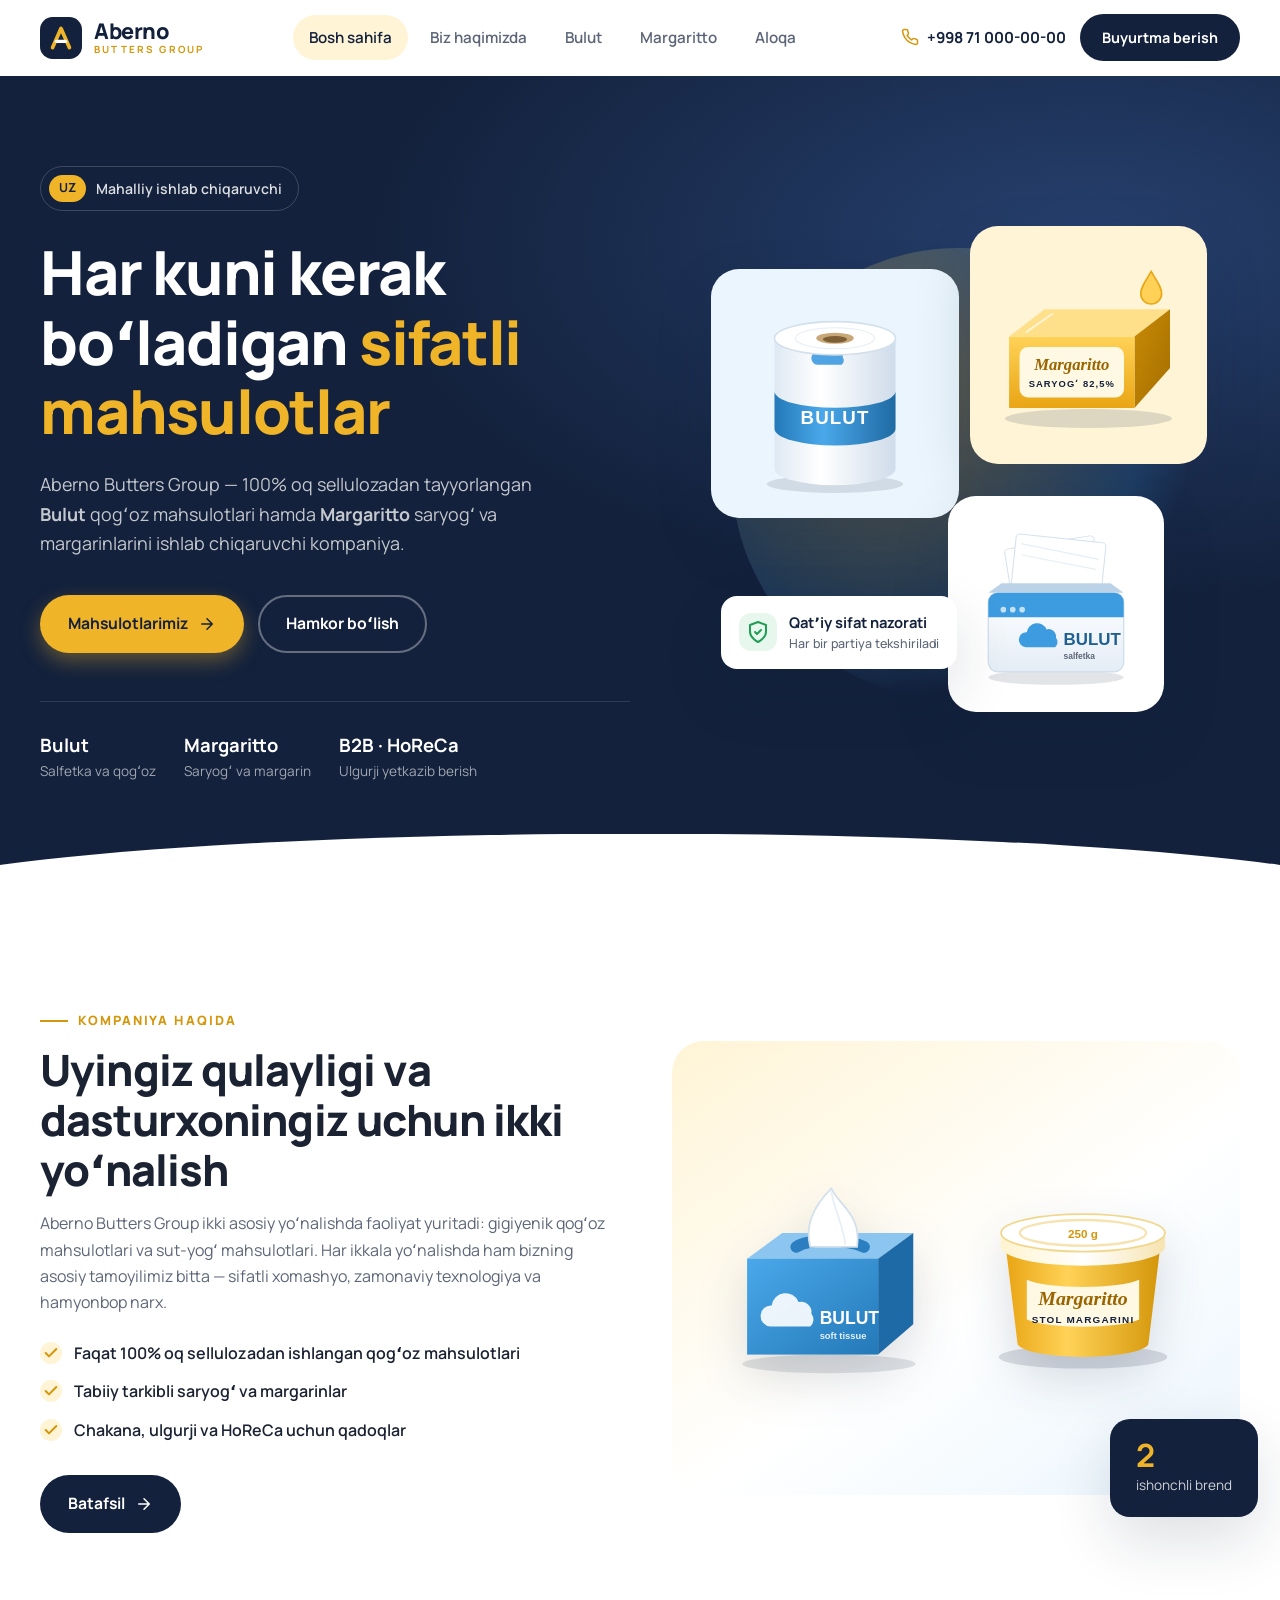
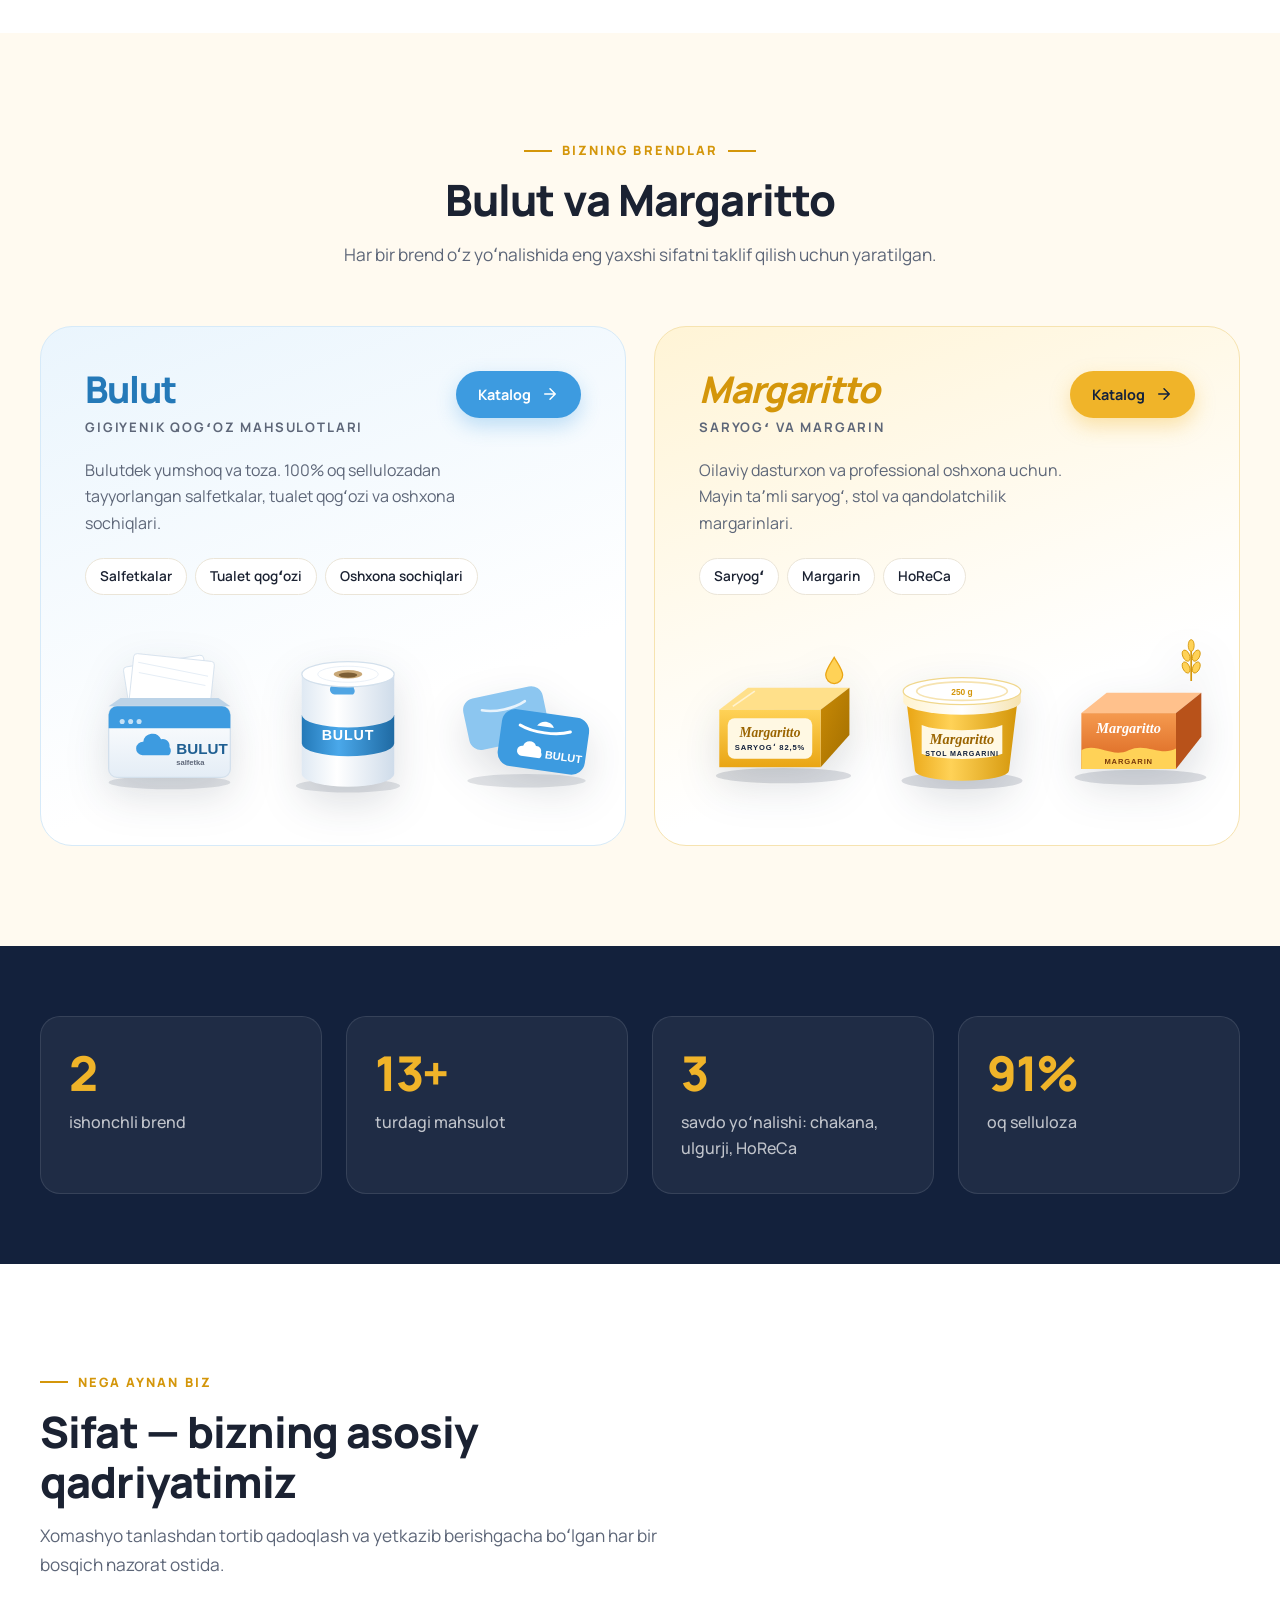
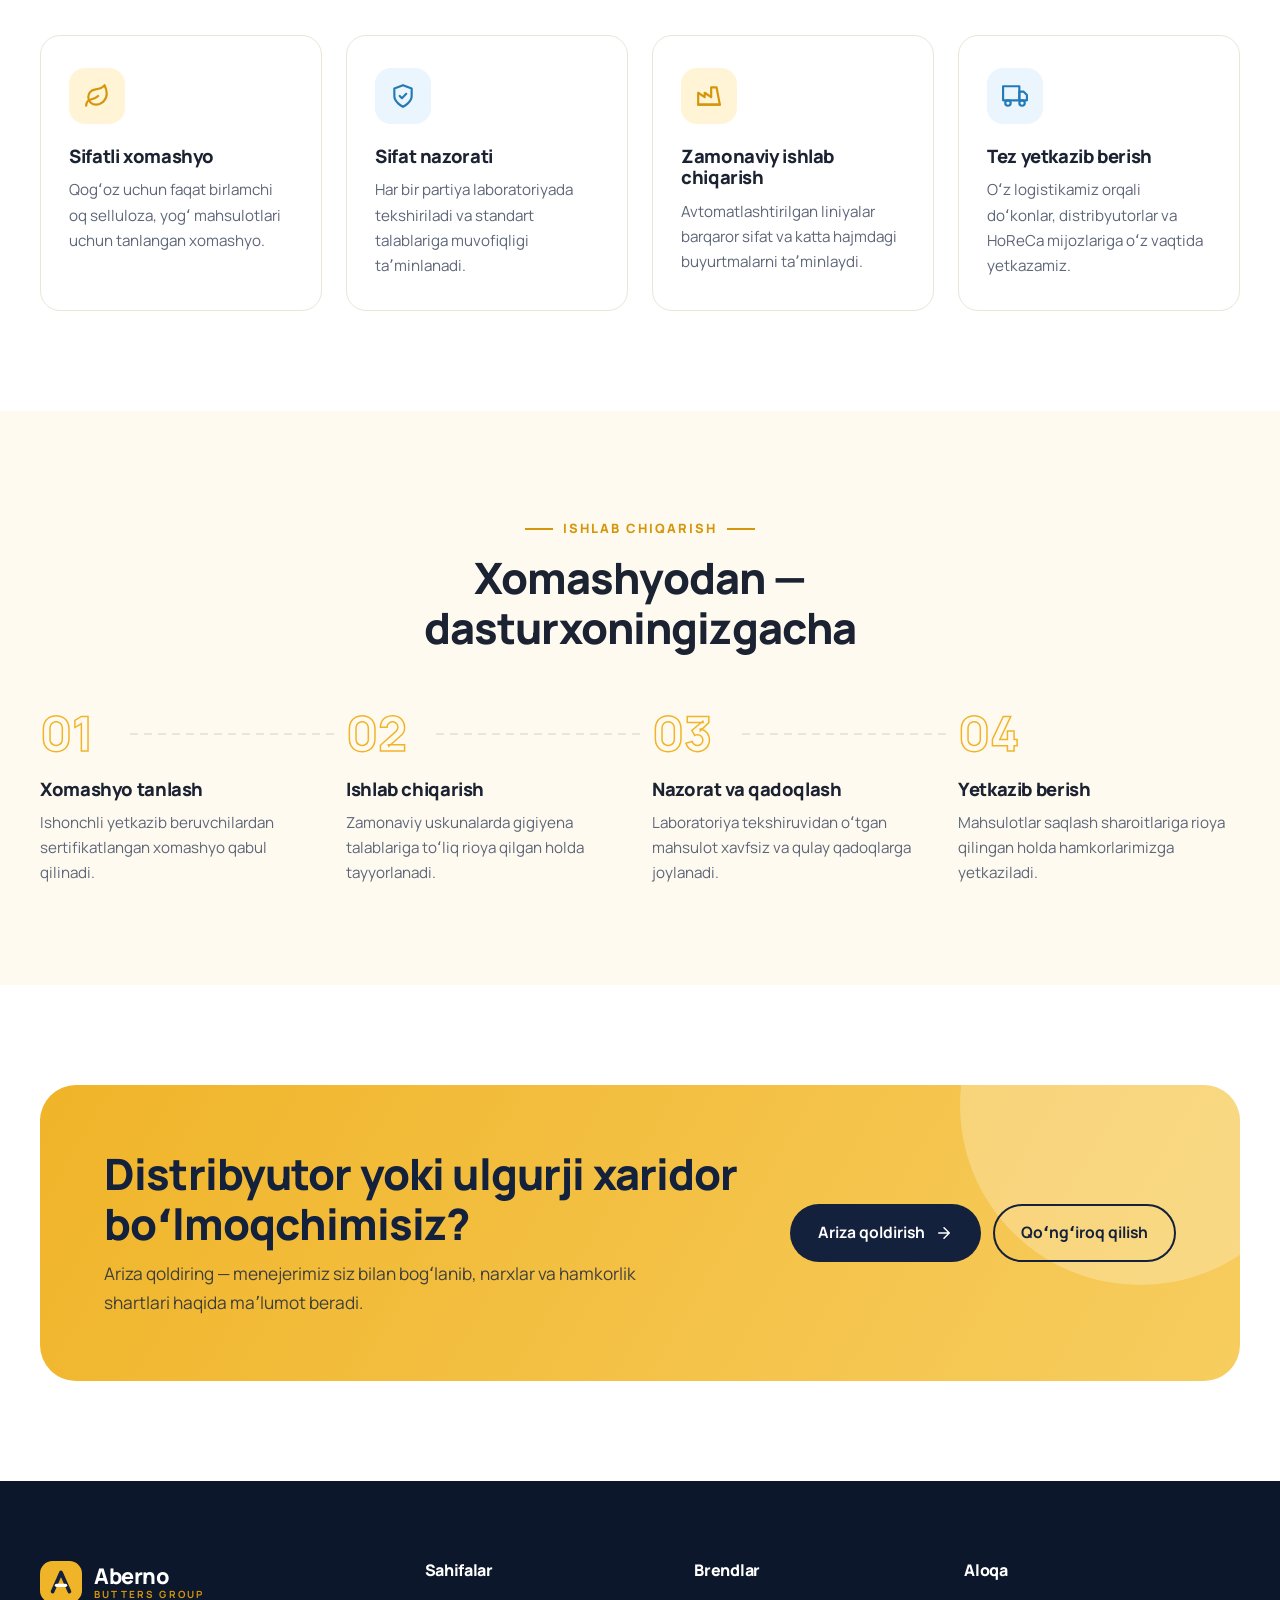
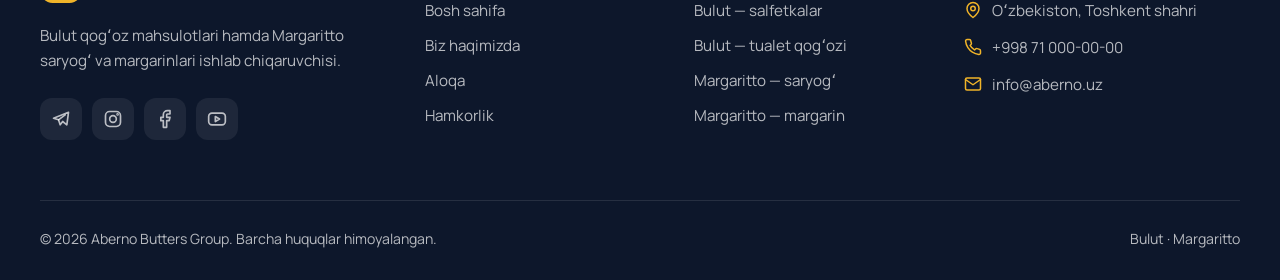
==== index.html @ fc9e83f0 "Aberno Butters Group sayti: 5 sahifa, Bulut va Margaritto kataloglari" ====
<!DOCTYPE html>
<html lang="uz">
<head>
  <meta charset="UTF-8">
  <meta name="viewport" content="width=device-width, initial-scale=1.0">
  <title>Aberno Butters Group — Bulut va Margaritto ishlab chiqaruvchisi</title>
  <meta name="description" content="Aberno Butters Group — Bulut brendi ostida oq sellulozali qogʻoz salfetka va gigiyenik mahsulotlar, Margaritto brendi ostida saryogʻ va margarin ishlab chiqaruvchi kompaniya.">
  <link rel="icon" href="img/favicon.svg" type="image/svg+xml">
  <link rel="preconnect" href="https://fonts.googleapis.com">
  <link rel="preconnect" href="https://fonts.gstatic.com" crossorigin>
  <link href="https://fonts.googleapis.com/css2?family=Manrope:wght@400;500;600;700;800&display=swap" rel="stylesheet">
  <link rel="stylesheet" href="css/style.css">
</head>
<body>

  <!-- ============ HEADER ============ -->
  <header class="site-header">
    <div class="container">
      <a href="index.html" class="logo" aria-label="Aberno Butters Group — bosh sahifa">
        <svg viewBox="0 0 40 40" aria-hidden="true"><rect width="40" height="40" rx="12" fill="#13213c"/><path d="M12 29 20 11l8 18" stroke="#f0b429" stroke-width="3.6" fill="none" stroke-linecap="round" stroke-linejoin="round"/><path d="M15.6 23.2h8.8" stroke="#fff" stroke-width="3" stroke-linecap="round"/></svg>
        <span class="logo__text"><span class="logo__name">Aberno</span><span class="logo__sub">BUTTERS GROUP</span></span>
      </a>
      <nav class="nav" aria-label="Asosiy menyu">
        <a href="index.html" class="nav__link is-active" aria-current="page">Bosh sahifa</a>
        <a href="about.html" class="nav__link">Biz haqimizda</a>
        <a href="bulut.html" class="nav__link">Bulut</a>
        <a href="margaritto.html" class="nav__link">Margaritto</a>
        <a href="contact.html" class="nav__link">Aloqa</a>
        <a href="contact.html#form" class="btn btn--gold btn--sm nav__cta">Hamkor boʻlish</a>
      </nav>
      <div class="header-actions">
        <a href="tel:+998710000000" class="header-phone">
          <svg class="icon" viewBox="0 0 24 24"><path d="M22 16.92v3a2 2 0 0 1-2.18 2 19.79 19.79 0 0 1-8.63-3.07 19.5 19.5 0 0 1-6-6A19.79 19.79 0 0 1 2.12 4.18 2 2 0 0 1 4.11 2h3a2 2 0 0 1 2 1.72c.13.96.36 1.9.7 2.81a2 2 0 0 1-.45 2.11L8.09 9.91a16 16 0 0 0 6 6l1.27-1.27a2 2 0 0 1 2.11-.45c.91.34 1.85.57 2.81.7A2 2 0 0 1 22 16.92z"/></svg>
          +998 71 000-00-00
        </a>
        <a href="contact.html#form" class="btn btn--navy btn--sm">Buyurtma berish</a>
        <button class="burger" type="button" aria-label="Menyuni ochish" aria-expanded="false"><span></span><span></span><span></span></button>
      </div>
    </div>
  </header>

  <main>
    <!-- ============ HERO ============ -->
    <section class="hero">
      <div class="container">
        <div class="hero__text">
          <div class="hero__badge"><b>UZ</b> Mahalliy ishlab chiqaruvchi</div>
          <h1>Har kuni kerak boʻladigan <span>sifatli mahsulotlar</span></h1>
          <p class="hero__lead">Aberno Butters Group — 100% oq sellulozadan tayyorlangan <strong>Bulut</strong> qogʻoz mahsulotlari hamda <strong>Margaritto</strong> saryogʻ va margarinlarini ishlab chiqaruvchi kompaniya.</p>
          <div class="hero__actions">
            <a href="#brands" class="btn btn--gold">Mahsulotlarimiz
              <svg class="icon" viewBox="0 0 24 24"><path d="M5 12h14M12 5l7 7-7 7"/></svg>
            </a>
            <a href="contact.html#form" class="btn btn--ghost">Hamkor boʻlish</a>
          </div>
          <div class="hero__brands">
            <div><strong>Bulut</strong>Salfetka va qogʻoz</div>
            <div><strong>Margaritto</strong>Saryogʻ va margarin</div>
            <div><strong>B2B · HoReCa</strong>Ulgurji yetkazib berish</div>
          </div>
        </div>
        <div class="hero__visual" aria-hidden="true">
          <div class="hero__circle"></div>
          <div class="hero__item hero__item--1"><img src="img/roll.svg" alt=""></div>
          <div class="hero__item hero__item--2"><img src="img/butter.svg" alt=""></div>
          <div class="hero__item hero__item--3"><img src="img/napkin.svg" alt=""></div>
          <div class="hero__tag">
            <i><svg class="icon" viewBox="0 0 24 24"><path d="M12 22s8-4 8-10V5l-8-3-8 3v7c0 6 8 10 8 10z"/><path d="m9 12 2 2 4-4"/></svg></i>
            <span>Qatʼiy sifat nazorati<small>Har bir partiya tekshiriladi</small></span>
          </div>
        </div>
      </div>
    </section>

    <!-- ============ KOMPANIYA HAQIDA ============ -->
    <section class="section">
      <div class="container split">
        <div class="split__text reveal">
          <span class="eyebrow">Kompaniya haqida</span>
          <h2>Uyingiz qulayligi va dasturxoningiz uchun ikki yoʻnalish</h2>
          <p>Aberno Butters Group ikki asosiy yoʻnalishda faoliyat yuritadi: gigiyenik qogʻoz mahsulotlari va sut-yogʻ mahsulotlari. Har ikkala yoʻnalishda ham bizning asosiy tamoyilimiz bitta — sifatli xomashyo, zamonaviy texnologiya va hamyonbop narx.</p>
          <ul class="checklist">
            <li><svg class="icon" viewBox="0 0 24 24"><path d="M20 6 9 17l-5-5"/></svg>Faqat 100% oq sellulozadan ishlangan qogʻoz mahsulotlari</li>
            <li><svg class="icon" viewBox="0 0 24 24"><path d="M20 6 9 17l-5-5"/></svg>Tabiiy tarkibli saryogʻ va margarinlar</li>
            <li><svg class="icon" viewBox="0 0 24 24"><path d="M20 6 9 17l-5-5"/></svg>Chakana, ulgurji va HoReCa uchun qadoqlar</li>
          </ul>
          <a href="about.html" class="btn btn--navy">Batafsil
            <svg class="icon" viewBox="0 0 24 24"><path d="M5 12h14M12 5l7 7-7 7"/></svg>
          </a>
        </div>
        <div class="split__visual reveal reveal-delay-1">
          <div class="visual-card">
            <img src="img/tissue-box.svg" alt="Bulut yuz salfetkalari">
            <img src="img/tub.svg" alt="Margaritto stol margarini">
            <div class="visual-card__stat"><strong>2</strong><span>ishonchli brend</span></div>
          </div>
        </div>
      </div>
    </section>

    <!-- ============ BRENDLAR ============ -->
    <section class="section section--cream" id="brands">
      <div class="container">
        <div class="section-head section-head--center reveal">
          <span class="eyebrow">Bizning brendlar</span>
          <h2>Bulut va Margaritto</h2>
          <p>Har bir brend oʻz yoʻnalishida eng yaxshi sifatni taklif qilish uchun yaratilgan.</p>
        </div>
        <div class="brand-grid">
          <article class="brand-card brand-card--bulut reveal">
            <div class="brand-card__logo">Bulut</div>
            <div class="brand-card__cat">Gigiyenik qogʻoz mahsulotlari</div>
            <p>Bulutdek yumshoq va toza. 100% oq sellulozadan tayyorlangan salfetkalar, tualet qogʻozi va oshxona sochiqlari.</p>
            <div class="brand-card__tags"><span>Salfetkalar</span><span>Tualet qogʻozi</span><span>Oshxona sochiqlari</span></div>
            <div class="brand-card__imgs">
              <img src="img/napkin.svg" alt="Bulut salfetkasi">
              <img src="img/roll.svg" alt="Bulut tualet qogʻozi">
              <img src="img/pocket.svg" alt="Bulut choʻntak roʻmolchasi">
            </div>
            <a href="bulut.html" class="btn btn--sky btn--sm">Katalog
              <svg class="icon" viewBox="0 0 24 24"><path d="M5 12h14M12 5l7 7-7 7"/></svg>
            </a>
          </article>
          <article class="brand-card brand-card--margaritto reveal reveal-delay-1">
            <div class="brand-card__logo">Margaritto</div>
            <div class="brand-card__cat">Saryogʻ va margarin</div>
            <p>Oilaviy dasturxon va professional oshxona uchun. Mayin taʼmli saryogʻ, stol va qandolatchilik margarinlari.</p>
            <div class="brand-card__tags"><span>Saryogʻ</span><span>Margarin</span><span>HoReCa</span></div>
            <div class="brand-card__imgs">
              <img src="img/butter.svg" alt="Margaritto saryogʻi">
              <img src="img/tub.svg" alt="Margaritto stol margarini">
              <img src="img/margarine.svg" alt="Margaritto margarini">
            </div>
            <a href="margaritto.html" class="btn btn--gold btn--sm">Katalog
              <svg class="icon" viewBox="0 0 24 24"><path d="M5 12h14M12 5l7 7-7 7"/></svg>
            </a>
          </article>
        </div>
      </div>
    </section>

    <!-- ============ RAQAMLAR ============ -->
    <section class="section section--navy section--tight">
      <div class="container">
        <div class="stats">
          <div class="stat reveal"><strong data-count="2">0</strong><span>ishonchli brend</span></div>
          <div class="stat reveal reveal-delay-1"><strong data-count="14" data-suffix="+">0</strong><span>turdagi mahsulot</span></div>
          <div class="stat reveal reveal-delay-2"><strong data-count="3">0</strong><span>savdo yoʻnalishi: chakana, ulgurji, HoReCa</span></div>
          <div class="stat reveal reveal-delay-3"><strong data-count="100" data-suffix="%">0</strong><span>oq selluloza</span></div>
        </div>
      </div>
    </section>

    <!-- ============ AFZALLIKLAR ============ -->
    <section class="section">
      <div class="container">
        <div class="section-head reveal">
          <span class="eyebrow">Nega aynan biz</span>
          <h2>Sifat — bizning asosiy qadriyatimiz</h2>
          <p>Xomashyo tanlashdan tortib qadoqlash va yetkazib berishgacha boʻlgan har bir bosqich nazorat ostida.</p>
        </div>
        <div class="features">
          <div class="feature reveal">
            <div class="feature__icon"><svg class="icon" viewBox="0 0 24 24"><path d="M11 20A7 7 0 0 1 9.8 6.1C15.5 5 17 4.48 19 2c1 2 2 4.18 2 8 0 5.5-4.78 10-10 10Z"/><path d="M2 21c0-3 1.85-5.36 5.08-6C9.5 14.52 12 13 13 12"/></svg></div>
            <h3>Sifatli xomashyo</h3>
            <p>Qogʻoz uchun faqat birlamchi oq selluloza, yogʻ mahsulotlari uchun tanlangan xomashyo.</p>
          </div>
          <div class="feature reveal reveal-delay-1">
            <div class="feature__icon"><svg class="icon" viewBox="0 0 24 24"><path d="M12 22s8-4 8-10V5l-8-3-8 3v7c0 6 8 10 8 10z"/><path d="m9 12 2 2 4-4"/></svg></div>
            <h3>Sifat nazorati</h3>
            <p>Har bir partiya laboratoriyada tekshiriladi va standart talablariga muvofiqligi taʼminlanadi.</p>
          </div>
          <div class="feature reveal reveal-delay-2">
            <div class="feature__icon"><svg class="icon" viewBox="0 0 24 24"><path d="M2 20V9l6 4V9l6 4V4h5l3 16z"/><path d="M2 20h20"/></svg></div>
            <h3>Zamonaviy ishlab chiqarish</h3>
            <p>Avtomatlashtirilgan liniyalar barqaror sifat va katta hajmdagi buyurtmalarni taʼminlaydi.</p>
          </div>
          <div class="feature reveal reveal-delay-3">
            <div class="feature__icon"><svg class="icon" viewBox="0 0 24 24"><path d="M1 3h15v13H1z"/><path d="M16 8h4l3 3v5h-7z"/><circle cx="5.5" cy="18.5" r="2.5"/><circle cx="18.5" cy="18.5" r="2.5"/></svg></div>
            <h3>Tez yetkazib berish</h3>
            <p>Oʻz logistikamiz orqali doʻkonlar, distribyutorlar va HoReCa mijozlariga oʻz vaqtida yetkazamiz.</p>
          </div>
        </div>
      </div>
    </section>

    <!-- ============ JARAYON ============ -->
    <section class="section section--cream">
      <div class="container">
        <div class="section-head section-head--center reveal">
          <span class="eyebrow">Ishlab chiqarish</span>
          <h2>Xomashyodan — dasturxoningizgacha</h2>
        </div>
        <div class="steps">
          <div class="step reveal">
            <h3>Xomashyo tanlash</h3>
            <p>Ishonchli yetkazib beruvchilardan sertifikatlangan xomashyo qabul qilinadi.</p>
          </div>
          <div class="step reveal reveal-delay-1">
            <h3>Ishlab chiqarish</h3>
            <p>Zamonaviy uskunalarda gigiyena talablariga toʻliq rioya qilgan holda tayyorlanadi.</p>
          </div>
          <div class="step reveal reveal-delay-2">
            <h3>Nazorat va qadoqlash</h3>
            <p>Laboratoriya tekshiruvidan oʻtgan mahsulot xavfsiz va qulay qadoqlarga joylanadi.</p>
          </div>
          <div class="step reveal reveal-delay-3">
            <h3>Yetkazib berish</h3>
            <p>Mahsulotlar saqlash sharoitlariga rioya qilingan holda hamkorlarimizga yetkaziladi.</p>
          </div>
        </div>
      </div>
    </section>

    <!-- ============ CTA ============ -->
    <section class="section">
      <div class="container">
        <div class="cta reveal">
          <div>
            <h2>Distribyutor yoki ulgurji xaridor boʻlmoqchimisiz?</h2>
            <p>Ariza qoldiring — menejerimiz siz bilan bogʻlanib, narxlar va hamkorlik shartlari haqida maʼlumot beradi.</p>
          </div>
          <div class="cta__actions">
            <a href="contact.html#form" class="btn btn--navy">Ariza qoldirish
              <svg class="icon" viewBox="0 0 24 24"><path d="M5 12h14M12 5l7 7-7 7"/></svg>
            </a>
            <a href="tel:+998710000000" class="btn btn--outline">Qoʻngʻiroq qilish</a>
          </div>
        </div>
      </div>
    </section>
  </main>

  <!-- ============ FOOTER ============ -->
  <footer class="site-footer">
    <div class="container">
      <div class="footer-grid">
        <div>
          <a href="index.html" class="logo">
            <svg viewBox="0 0 40 40" aria-hidden="true"><rect width="40" height="40" rx="12" fill="#f0b429"/><path d="M12 29 20 11l8 18" stroke="#13213c" stroke-width="3.6" fill="none" stroke-linecap="round" stroke-linejoin="round"/><path d="M15.6 23.2h8.8" stroke="#fff" stroke-width="3" stroke-linecap="round"/></svg>
            <span class="logo__text"><span class="logo__name">Aberno</span><span class="logo__sub">BUTTERS GROUP</span></span>
          </a>
          <p class="footer-about">Bulut qogʻoz mahsulotlari hamda Margaritto saryogʻ va margarinlari ishlab chiqaruvchisi.</p>
          <div class="socials">
            <a href="#" aria-label="Telegram"><svg class="icon" viewBox="0 0 24 24"><path d="M21 4 3 11l6 2 2 6 3-4 5 4z"/><path d="m9 13 8-6"/></svg></a>
            <a href="#" aria-label="Instagram"><svg class="icon" viewBox="0 0 24 24"><rect x="3" y="3" width="18" height="18" rx="5"/><circle cx="12" cy="12" r="4"/><circle cx="17.5" cy="6.5" r=".6"/></svg></a>
            <a href="#" aria-label="Facebook"><svg class="icon" viewBox="0 0 24 24"><path d="M18 2h-3a5 5 0 0 0-5 5v3H7v4h3v8h4v-8h3l1-4h-4V7a1 1 0 0 1 1-1h3z"/></svg></a>
            <a href="#" aria-label="YouTube"><svg class="icon" viewBox="0 0 24 24"><rect x="2" y="5" width="20" height="14" rx="4"/><path d="m10 9 5 3-5 3z"/></svg></a>
          </div>
        </div>
        <div>
          <h4>Sahifalar</h4>
          <ul class="footer-links">
            <li><a href="index.html">Bosh sahifa</a></li>
            <li><a href="about.html">Biz haqimizda</a></li>
            <li><a href="contact.html">Aloqa</a></li>
            <li><a href="contact.html#form">Hamkorlik</a></li>
          </ul>
        </div>
        <div>
          <h4>Brendlar</h4>
          <ul class="footer-links">
            <li><a href="bulut.html">Bulut — salfetkalar</a></li>
            <li><a href="bulut.html">Bulut — tualet qogʻozi</a></li>
            <li><a href="margaritto.html">Margaritto — saryogʻ</a></li>
            <li><a href="margaritto.html">Margaritto — margarin</a></li>
          </ul>
        </div>
        <div>
          <h4>Aloqa</h4>
          <ul class="footer-contact">
            <li><svg class="icon" viewBox="0 0 24 24"><path d="M20 10c0 6-8 12-8 12s-8-6-8-12a8 8 0 0 1 16 0Z"/><circle cx="12" cy="10" r="3"/></svg>Oʻzbekiston, Toshkent shahri</li>
            <li><svg class="icon" viewBox="0 0 24 24"><path d="M22 16.92v3a2 2 0 0 1-2.18 2 19.79 19.79 0 0 1-8.63-3.07 19.5 19.5 0 0 1-6-6A19.79 19.79 0 0 1 2.12 4.18 2 2 0 0 1 4.11 2h3a2 2 0 0 1 2 1.72c.13.96.36 1.9.7 2.81a2 2 0 0 1-.45 2.11L8.09 9.91a16 16 0 0 0 6 6l1.27-1.27a2 2 0 0 1 2.11-.45c.91.34 1.85.57 2.81.7A2 2 0 0 1 22 16.92z"/></svg><a href="tel:+998710000000">+998 71 000-00-00</a></li>
            <li><svg class="icon" viewBox="0 0 24 24"><rect x="2" y="4" width="20" height="16" rx="2"/><path d="m22 6-10 7L2 6"/></svg><a href="mailto:info@aberno.uz">info@aberno.uz</a></li>
          </ul>
        </div>
      </div>
      <div class="footer-bottom">
        <span>© <span data-year>2026</span> Aberno Butters Group. Barcha huquqlar himoyalangan.</span>
        <span>Bulut · Margaritto</span>
      </div>
    </div>
  </footer>

  <button class="to-top" type="button" aria-label="Tepaga qaytish">
    <svg class="icon" viewBox="0 0 24 24"><path d="M12 19V5M5 12l7-7 7 7"/></svg>
  </button>

  <script src="js/main.js"></script>
</body>
</html>
---- css/style.css ----
/* =========================================================
   Aberno Butters Group — asosiy stil fayli
   ========================================================= */

:root {
  --navy: #13213c;
  --navy-2: #1d3055;
  --gold: #f0b429;
  --gold-d: #d4960a;
  --butter: #fff4d6;
  --orange: #e8772e;
  --sky: #3d9be0;
  --sky-d: #2479b8;
  --sky-l: #eaf5fd;
  --cream: #fffaf0;
  --bg: #ffffff;
  --ink: #1b2232;
  --muted: #5d6678;
  --line: #ebe5d8;

  --radius: 20px;
  --radius-sm: 12px;
  --shadow: 0 12px 32px rgba(19, 33, 60, .08);
  --shadow-lg: 0 24px 60px rgba(19, 33, 60, .14);
  --max: 1200px;
  --header-h: 76px;
}

*,
*::before,
*::after { box-sizing: border-box; margin: 0; padding: 0; }

html { scroll-behavior: smooth; }

body {
  font-family: 'Manrope', system-ui, -apple-system, 'Segoe UI', sans-serif;
  color: var(--ink);
  background: var(--bg);
  line-height: 1.65;
  font-size: 16px;
  -webkit-font-smoothing: antialiased;
  overflow-x: hidden;
}

img, svg { max-width: 100%; display: block; }
a { color: inherit; text-decoration: none; }
ul { list-style: none; }
button, input, textarea, select { font: inherit; color: inherit; }

h1, h2, h3, h4 { line-height: 1.15; letter-spacing: -.02em; font-weight: 800; }
h1 { font-size: clamp(2.2rem, 5vw, 3.8rem); }
h2 { font-size: clamp(1.8rem, 3.5vw, 2.7rem); }
h3 { font-size: 1.3rem; }

.container { width: min(var(--max), 100% - 32px); margin-inline: auto; }

.icon {
  width: 24px; height: 24px;
  fill: none; stroke: currentColor; stroke-width: 2;
  stroke-linecap: round; stroke-linejoin: round;
  flex-shrink: 0;
}

/* ---------- Tugmalar ---------- */
.btn {
  display: inline-flex; align-items: center; gap: 10px;
  padding: 14px 26px;
  border-radius: 999px;
  font-weight: 700; font-size: .98rem;
  border: 2px solid transparent;
  cursor: pointer;
  transition: transform .2s, background .2s, color .2s, border-color .2s, box-shadow .2s;
  white-space: nowrap;
}
.btn .icon { width: 18px; height: 18px; transition: transform .2s; }
.btn:hover .icon { transform: translateX(4px); }
.btn:hover { transform: translateY(-2px); }

.btn--gold { background: var(--gold); color: var(--navy); box-shadow: 0 8px 20px rgba(240, 180, 41, .35); }
.btn--gold:hover { background: #f5c24a; }
.btn--navy { background: var(--navy); color: #fff; }
.btn--navy:hover { background: var(--navy-2); }
.btn--sky { background: var(--sky); color: #fff; box-shadow: 0 8px 20px rgba(61, 155, 224, .3); }
.btn--sky:hover { background: var(--sky-d); }
.btn--ghost { border-color: rgba(255, 255, 255, .35); color: #fff; }
.btn--ghost:hover { border-color: #fff; background: rgba(255, 255, 255, .08); }
.btn--outline { border-color: var(--navy); color: var(--navy); }
.btn--outline:hover { background: var(--navy); color: #fff; }
.btn--sm { padding: 10px 20px; font-size: .9rem; }

/* ---------- Header ---------- */
.site-header {
  position: sticky; top: 0; z-index: 100;
  height: var(--header-h);
  background: rgba(255, 255, 255, .92);
  backdrop-filter: saturate(180%) blur(12px);
  -webkit-backdrop-filter: saturate(180%) blur(12px);
  border-bottom: 1px solid transparent;
  transition: border-color .3s, box-shadow .3s;
}
.site-header.is-scrolled { border-color: var(--line); box-shadow: 0 4px 20px rgba(19, 33, 60, .06); }
.site-header .container { height: 100%; display: flex; align-items: center; justify-content: space-between; gap: 24px; }

.logo { display: flex; align-items: center; gap: 12px; }
.logo svg { width: 42px; height: 42px; }
.logo__text { display: flex; flex-direction: column; line-height: 1; }
.logo__name { font-weight: 800; font-size: 1.35rem; letter-spacing: -.02em; color: var(--navy); }
.logo__sub { font-size: .62rem; font-weight: 700; letter-spacing: .22em; color: var(--gold-d); margin-top: 4px; }

.nav { display: flex; align-items: center; gap: 6px; }
.nav__link {
  position: relative;
  padding: 10px 16px;
  font-weight: 600; font-size: .95rem;
  color: var(--muted);
  border-radius: 999px;
  transition: color .2s, background .2s;
}
.nav__link:hover { color: var(--navy); background: var(--cream); }
.nav__link.is-active { color: var(--navy); background: var(--butter); }
.nav__cta { display: none; }

.header-actions { display: flex; align-items: center; gap: 14px; }
.header-phone { display: flex; align-items: center; gap: 8px; font-weight: 700; font-size: .95rem; color: var(--navy); }
.header-phone .icon { width: 18px; height: 18px; color: var(--gold-d); }

.burger {
  display: none;
  width: 46px; height: 46px;
  border: 1px solid var(--line); border-radius: 12px;
  background: #fff; cursor: pointer;
  position: relative;
}
.burger span {
  position: absolute; left: 12px; right: 12px; height: 2px;
  background: var(--navy); border-radius: 2px;
  transition: transform .3s, opacity .3s, top .3s;
}
.burger span:nth-child(1) { top: 15px; }
.burger span:nth-child(2) { top: 22px; }
.burger span:nth-child(3) { top: 29px; }
.nav-open .burger span:nth-child(1) { top: 22px; transform: rotate(45deg); }
.nav-open .burger span:nth-child(2) { opacity: 0; }
.nav-open .burger span:nth-child(3) { top: 22px; transform: rotate(-45deg); }

/* ---------- Hero (bosh sahifa) ---------- */
.hero {
  position: relative;
  background: radial-gradient(1200px 600px at 85% 20%, #26406e 0%, transparent 60%), var(--navy);
  color: #fff;
  overflow: hidden;
  padding: 90px 0 120px;
}
.hero::after {
  content: "";
  position: absolute; left: 0; right: 0; bottom: -1px; height: 70px;
  background: var(--bg);
  clip-path: ellipse(60% 100% at 50% 100%);
}
.hero .container { position: relative; z-index: 1; display: grid; grid-template-columns: 1.05fr 1fr; gap: 48px; align-items: center; }
.hero__badge {
  display: inline-flex; align-items: center; gap: 10px;
  padding: 8px 16px 8px 8px;
  border: 1px solid rgba(255, 255, 255, .18);
  border-radius: 999px;
  font-size: .88rem; font-weight: 600; color: rgba(255, 255, 255, .85);
  margin-bottom: 26px;
}
.hero__badge b { background: var(--gold); color: var(--navy); border-radius: 999px; padding: 3px 10px; font-size: .78rem; }
.hero h1 span { color: var(--gold); }
.hero__lead { margin: 24px 0 36px; font-size: 1.12rem; color: rgba(255, 255, 255, .75); max-width: 540px; }
.hero__actions { display: flex; flex-wrap: wrap; gap: 14px; }
.hero__brands { display: flex; gap: 28px; margin-top: 48px; padding-top: 28px; border-top: 1px solid rgba(255, 255, 255, .12); }
.hero__brands div { font-size: .85rem; color: rgba(255, 255, 255, .6); }
.hero__brands strong { display: block; font-size: 1.15rem; color: #fff; }

.hero__visual { position: relative; aspect-ratio: 1 / 1; max-width: 540px; justify-self: center; width: 100%; }
.hero__circle {
  position: absolute; inset: 8%;
  border-radius: 50%;
  background: radial-gradient(circle at 35% 30%, rgba(240, 180, 41, .35), rgba(61, 155, 224, .18) 60%, transparent 72%);
}
.hero__item {
  position: absolute;
  background: #fff;
  border-radius: 28px;
  box-shadow: var(--shadow-lg);
  padding: 14px;
  animation: float 6s ease-in-out infinite;
}
.hero__item img { width: 100%; height: 100%; }
.hero__item--1 { width: 46%; left: 4%; top: 12%; background: var(--sky-l); }
.hero__item--2 { width: 44%; right: 4%; top: 4%; background: var(--butter); animation-delay: -2s; }
.hero__item--3 { width: 40%; right: 12%; bottom: 6%; background: #fff; animation-delay: -4s; }
.hero__tag {
  position: absolute; left: 6%; bottom: 14%;
  background: #fff; color: var(--navy);
  border-radius: 16px; padding: 14px 18px;
  box-shadow: var(--shadow-lg);
  display: flex; align-items: center; gap: 12px;
  font-weight: 700; font-size: .92rem;
  animation: float 7s ease-in-out infinite -1s;
}
.hero__tag i {
  width: 38px; height: 38px; border-radius: 12px;
  background: #e7f7ee; color: #1f9d55;
  display: grid; place-items: center;
}
.hero__tag small { display: block; font-weight: 500; color: var(--muted); font-size: .78rem; }

@keyframes float {
  0%, 100% { transform: translateY(0); }
  50% { transform: translateY(-14px); }
}

/* ---------- Ichki sahifa hero ---------- */
.page-hero {
  position: relative;
  padding: 80px 0 90px;
  background: var(--navy);
  color: #fff;
  overflow: hidden;
}
.page-hero::before {
  content: ""; position: absolute; width: 520px; height: 520px; right: -140px; top: -200px;
  border-radius: 50%;
  background: radial-gradient(circle, rgba(240, 180, 41, .28), transparent 70%);
}
.page-hero--bulut { background: linear-gradient(135deg, #1a5f98, #3d9be0); }
.page-hero--bulut::before { background: radial-gradient(circle, rgba(255, 255, 255, .25), transparent 70%); }
.page-hero--margaritto { background: linear-gradient(135deg, #b87400, #f0b429); color: var(--navy); }
.page-hero--margaritto::before { background: radial-gradient(circle, rgba(255, 255, 255, .35), transparent 70%); }
.page-hero .container { position: relative; }
.page-hero p { max-width: 640px; margin-top: 18px; font-size: 1.1rem; opacity: .82; }
.breadcrumb { display: flex; gap: 8px; font-size: .88rem; font-weight: 600; opacity: .75; margin-bottom: 18px; }
.breadcrumb a:hover { text-decoration: underline; }

.page-hero--split .container { display: grid; grid-template-columns: 1.2fr .8fr; gap: 40px; align-items: center; }
.page-hero__art { max-width: 320px; justify-self: center; filter: drop-shadow(0 30px 40px rgba(0, 0, 0, .2)); animation: float 6s ease-in-out infinite; }

/* ---------- Bo'limlar ---------- */
.section { padding: 100px 0; }
.section--cream { background: var(--cream); }
.section--navy { background: var(--navy); color: #fff; }
.section--tight { padding: 70px 0; }

.eyebrow {
  display: inline-flex; align-items: center; gap: 10px;
  font-size: .8rem; font-weight: 800; letter-spacing: .16em; text-transform: uppercase;
  color: var(--gold-d);
  margin-bottom: 14px;
}
.eyebrow::before { content: ""; width: 28px; height: 2px; background: currentColor; }
.section--navy .eyebrow { color: var(--gold); }

.section-head { max-width: 680px; margin-bottom: 56px; }
.section-head--center { margin-inline: auto; text-align: center; }
.section-head--center .eyebrow::after { content: ""; width: 28px; height: 2px; background: currentColor; }
.section-head p { margin-top: 16px; color: var(--muted); font-size: 1.08rem; }
.section--navy .section-head p { color: rgba(255, 255, 255, .7); }

/* ---------- Split (matn + rasm) ---------- */
.split { display: grid; grid-template-columns: 1fr 1fr; gap: 64px; align-items: center; }
.split__text p { color: var(--muted); margin-top: 16px; }
.split__text .btn { margin-top: 32px; }
.checklist { margin-top: 24px; display: grid; gap: 12px; }
.checklist li { display: flex; gap: 12px; align-items: flex-start; font-weight: 600; }
.checklist .icon { width: 22px; height: 22px; padding: 3px; border-radius: 50%; background: var(--butter); color: var(--gold-d); stroke-width: 3; margin-top: 2px; }

.visual-card {
  position: relative;
  border-radius: 32px;
  background: linear-gradient(145deg, var(--butter), #fff 55%, var(--sky-l));
  aspect-ratio: 5 / 4;
  display: grid; grid-template-columns: 1fr 1fr; gap: 20px;
  padding: 40px;
  align-items: center;
}
.visual-card img { filter: drop-shadow(0 20px 24px rgba(19, 33, 60, .15)); }
.visual-card__stat {
  position: absolute; right: -18px; bottom: -22px;
  background: var(--navy); color: #fff;
  border-radius: 20px; padding: 20px 26px;
  box-shadow: var(--shadow-lg);
}
.visual-card__stat strong { display: block; font-size: 2rem; color: var(--gold); line-height: 1; }
.visual-card__stat span { font-size: .85rem; opacity: .8; }

/* ---------- Brend kartalari ---------- */
.brand-grid { display: grid; grid-template-columns: 1fr 1fr; gap: 28px; }
.brand-card {
  position: relative;
  border-radius: 32px;
  padding: 44px;
  overflow: hidden;
  display: flex; flex-direction: column;
  min-height: 520px;
  transition: transform .35s, box-shadow .35s;
}
.brand-card:hover { transform: translateY(-6px); box-shadow: var(--shadow-lg); }
.brand-card--bulut { background: linear-gradient(160deg, var(--sky-l), #fff 70%); border: 1px solid #d6eaf9; }
.brand-card--margaritto { background: linear-gradient(160deg, var(--butter), #fff 70%); border: 1px solid #f6e3b0; }
.brand-card__logo { font-size: 2.3rem; font-weight: 800; letter-spacing: -.03em; line-height: 1; }
.brand-card--bulut .brand-card__logo { color: var(--sky-d); }
.brand-card--margaritto .brand-card__logo { color: var(--gold-d); font-style: italic; }
.brand-card__cat { font-size: .82rem; font-weight: 700; text-transform: uppercase; letter-spacing: .14em; color: var(--muted); margin-top: 10px; }
.brand-card p { color: var(--muted); margin: 18px 0 22px; max-width: 380px; }
.brand-card__tags { display: flex; flex-wrap: wrap; gap: 8px; }
.brand-card__tags span { background: #fff; border: 1px solid var(--line); border-radius: 999px; padding: 6px 14px; font-size: .85rem; font-weight: 600; }
.brand-card__imgs { display: flex; align-items: flex-end; gap: 10px; margin-top: auto; padding-top: 30px; }
.brand-card__imgs img { width: 34%; filter: drop-shadow(0 16px 20px rgba(19, 33, 60, .14)); transition: transform .4s; }
.brand-card:hover .brand-card__imgs img:nth-child(1) { transform: translateY(-6px) rotate(-3deg); }
.brand-card:hover .brand-card__imgs img:nth-child(2) { transform: translateY(-10px); }
.brand-card:hover .brand-card__imgs img:nth-child(3) { transform: translateY(-6px) rotate(3deg); }
.brand-card .btn { position: absolute; right: 44px; top: 44px; }

/* ---------- Statistika ---------- */
.stats { display: grid; grid-template-columns: repeat(4, 1fr); gap: 24px; }
.stat { padding: 32px 28px; border-radius: var(--radius); background: rgba(255, 255, 255, .05); border: 1px solid rgba(255, 255, 255, .1); }
.stat strong { display: block; font-size: clamp(2.2rem, 4vw, 3rem); font-weight: 800; color: var(--gold); line-height: 1; letter-spacing: -.03em; }
.stat span { display: block; margin-top: 12px; color: rgba(255, 255, 255, .72); font-weight: 500; }

/* ---------- Afzalliklar ---------- */
.features { display: grid; grid-template-columns: repeat(4, 1fr); gap: 24px; }
.feature {
  padding: 32px 28px;
  border-radius: var(--radius);
  background: #fff;
  border: 1px solid var(--line);
  transition: transform .3s, box-shadow .3s, border-color .3s;
}
.feature:hover { transform: translateY(-4px); box-shadow: var(--shadow); border-color: transparent; }
.feature__icon {
  width: 56px; height: 56px;
  border-radius: 16px;
  display: grid; place-items: center;
  background: var(--butter); color: var(--gold-d);
  margin-bottom: 22px;
}
.feature__icon .icon { width: 26px; height: 26px; }
.feature:nth-child(even) .feature__icon { background: var(--sky-l); color: var(--sky-d); }
.feature h3 { font-size: 1.15rem; margin-bottom: 10px; }
.feature p { color: var(--muted); font-size: .95rem; }

/* ---------- Jarayon bosqichlari ---------- */
.steps { display: grid; grid-template-columns: repeat(4, 1fr); gap: 24px; counter-reset: step; }
.step { position: relative; padding-top: 70px; }
.step::before {
  counter-increment: step;
  content: "0" counter(step);
  position: absolute; top: 0; left: 0;
  font-size: 3rem; font-weight: 800; line-height: 1;
  color: transparent;
  -webkit-text-stroke: 1.5px var(--gold);
}
.step::after {
  content: ""; position: absolute; top: 24px; left: 90px; right: -12px; height: 2px;
  background: repeating-linear-gradient(90deg, var(--line) 0 8px, transparent 8px 14px);
}
.step:last-child::after { display: none; }
.step h3 { font-size: 1.15rem; margin-bottom: 10px; }
.step p { color: var(--muted); font-size: .95rem; }
.section--navy .step p { color: rgba(255, 255, 255, .7); }
.section--navy .step::after { background: repeating-linear-gradient(90deg, rgba(255, 255, 255, .18) 0 8px, transparent 8px 14px); }

/* ---------- CTA ---------- */
.cta {
  position: relative;
  border-radius: 36px;
  padding: 64px;
  background: linear-gradient(120deg, var(--gold) 0%, #f7cd5f 100%);
  color: var(--navy);
  display: grid; grid-template-columns: 1.4fr auto; gap: 32px; align-items: center;
  overflow: hidden;
}
.cta::before {
  content: ""; position: absolute; width: 360px; height: 360px; right: -80px; top: -160px;
  border-radius: 50%; background: rgba(255, 255, 255, .25);
}
.cta > * { position: relative; }
.cta p { margin-top: 12px; font-size: 1.08rem; opacity: .8; max-width: 560px; }
.cta__actions { display: flex; flex-wrap: wrap; gap: 12px; }

/* ---------- Qadriyatlar / timeline ---------- */
.values { display: grid; grid-template-columns: repeat(3, 1fr); gap: 24px; }
.value { padding: 36px; border-radius: var(--radius); background: #fff; box-shadow: var(--shadow); }
.value__num { font-size: .85rem; font-weight: 800; color: var(--gold-d); letter-spacing: .1em; }
.value h3 { margin: 10px 0 12px; }
.value p { color: var(--muted); }

.timeline { position: relative; max-width: 820px; margin-inline: auto; }
.timeline::before { content: ""; position: absolute; left: 110px; top: 8px; bottom: 8px; width: 2px; background: var(--line); }
.timeline__item { position: relative; display: grid; grid-template-columns: 110px 1fr; gap: 40px; padding-bottom: 44px; }
.timeline__item:last-child { padding-bottom: 0; }
.timeline__item::before {
  content: ""; position: absolute; left: 104px; top: 8px;
  width: 14px; height: 14px; border-radius: 50%;
  background: var(--gold); box-shadow: 0 0 0 5px var(--butter);
}
.timeline__year { font-weight: 800; font-size: 1.2rem; color: var(--navy); }
.timeline__body h3 { font-size: 1.15rem; margin-bottom: 8px; }
.timeline__body p { color: var(--muted); }

/* ---------- Mahsulotlar ---------- */
.filters { display: flex; flex-wrap: wrap; gap: 10px; margin-bottom: 40px; }
.chip {
  padding: 10px 20px;
  border-radius: 999px;
  border: 1px solid var(--line);
  background: #fff;
  font-weight: 700; font-size: .92rem;
  color: var(--muted);
  cursor: pointer;
  transition: all .2s;
}
.chip:hover { border-color: var(--navy); color: var(--navy); }
.chip.is-active { background: var(--navy); border-color: var(--navy); color: #fff; }
.chip span { opacity: .6; margin-left: 4px; font-weight: 600; }

.product-grid { display: grid; grid-template-columns: repeat(3, 1fr); gap: 28px; }
.product-card {
  display: flex; flex-direction: column;
  border-radius: 24px;
  background: #fff;
  border: 1px solid var(--line);
  overflow: hidden;
  transition: transform .3s, box-shadow .3s, opacity .3s;
}
.product-card:hover { transform: translateY(-6px); box-shadow: var(--shadow-lg); }
.product-card.is-hidden { display: none; }
.product-card__img {
  position: relative;
  aspect-ratio: 4 / 3;
  display: grid; place-items: center;
  padding: 28px;
  background: var(--sky-l);
}
.product-card__img img { height: 100%; width: auto; transition: transform .4s; }
.product-card:hover .product-card__img img { transform: scale(1.06); }
.theme-margaritto .product-card__img { background: var(--butter); }
.product-card__badge {
  position: absolute; left: 16px; top: 16px;
  background: #fff; color: var(--navy);
  font-size: .75rem; font-weight: 800; letter-spacing: .06em; text-transform: uppercase;
  padding: 6px 12px; border-radius: 999px;
}
.product-card__body { padding: 26px; display: flex; flex-direction: column; flex: 1; }
.product-card__body h3 { font-size: 1.2rem; }
.product-card__body p { color: var(--muted); font-size: .95rem; margin: 10px 0 18px; }
.specs { display: grid; grid-template-columns: 1fr 1fr; gap: 10px; margin-top: auto; }
.specs li { background: var(--cream); border-radius: 12px; padding: 10px 12px; font-size: .82rem; color: var(--muted); }
.specs b { display: block; color: var(--ink); font-size: .92rem; }

/* ---------- Aloqa ---------- */
.contact-grid { display: grid; grid-template-columns: .9fr 1.1fr; gap: 40px; align-items: start; }
.contact-cards { display: grid; gap: 16px; }
.contact-card {
  display: flex; gap: 18px; align-items: flex-start;
  padding: 24px; border-radius: var(--radius);
  background: #fff; border: 1px solid var(--line);
}
.contact-card__icon { width: 50px; height: 50px; border-radius: 14px; display: grid; place-items: center; background: var(--butter); color: var(--gold-d); flex-shrink: 0; }
.contact-card h3 { font-size: 1rem; margin-bottom: 4px; }
.contact-card p, .contact-card a { color: var(--muted); display: block; }
.contact-card a:hover { color: var(--navy); }

.form {
  padding: 44px;
  border-radius: 28px;
  background: #fff;
  box-shadow: var(--shadow-lg);
}
.form h2 { font-size: 1.8rem; }
.form > p { color: var(--muted); margin: 8px 0 28px; }
.form__row { display: grid; grid-template-columns: 1fr 1fr; gap: 18px; }
.field { display: flex; flex-direction: column; gap: 8px; margin-bottom: 18px; }
.field label { font-weight: 700; font-size: .9rem; }
.field input, .field textarea, .field select {
  width: 100%;
  padding: 14px 16px;
  border-radius: 12px;
  border: 1.5px solid var(--line);
  background: var(--cream);
  outline: none;
  transition: border-color .2s, background .2s, box-shadow .2s;
}
.field textarea { resize: vertical; min-height: 130px; }
.field input:focus, .field textarea:focus, .field select:focus { border-color: var(--gold); background: #fff; box-shadow: 0 0 0 4px rgba(240, 180, 41, .18); }
.field.has-error input, .field.has-error textarea, .field.has-error select { border-color: #d64545; }
.field__error { font-size: .82rem; color: #d64545; display: none; }
.field.has-error .field__error { display: block; }
.form .btn { width: 100%; justify-content: center; margin-top: 6px; }
.form__success {
  display: none;
  margin-top: 18px; padding: 16px 18px;
  border-radius: 12px;
  background: #e7f7ee; color: #17703d;
  font-weight: 600;
}
.form__success.is-visible { display: block; }

.map {
  margin-top: 16px;
  border-radius: var(--radius);
  overflow: hidden;
  border: 1px solid var(--line);
  aspect-ratio: 16 / 9;
  background:
    linear-gradient(rgba(19, 33, 60, .04) 1px, transparent 1px) 0 0 / 28px 28px,
    linear-gradient(90deg, rgba(19, 33, 60, .04) 1px, transparent 1px) 0 0 / 28px 28px,
    var(--sky-l);
  display: grid; place-items: center;
  text-align: center;
  color: var(--muted);
  font-weight: 600;
}
.map .icon { width: 40px; height: 40px; color: var(--orange); margin: 0 auto 8px; }

/* ---------- FAQ ---------- */
.faq { max-width: 820px; margin-inline: auto; display: grid; gap: 14px; }
.faq__item { border: 1px solid var(--line); border-radius: 16px; background: #fff; overflow: hidden; }
.faq__q {
  width: 100%;
  display: flex; justify-content: space-between; align-items: center; gap: 16px;
  padding: 22px 24px;
  background: none; border: 0; cursor: pointer;
  font-weight: 700; font-size: 1.02rem; text-align: left;
}
.faq__q .icon { transition: transform .3s; color: var(--gold-d); }
.faq__item.is-open .faq__q .icon { transform: rotate(45deg); }
.faq__a { max-height: 0; overflow: hidden; transition: max-height .35s ease; }
.faq__a p { padding: 0 24px 22px; color: var(--muted); }

/* ---------- Footer ---------- */
.site-footer { background: #0d172b; color: rgba(255, 255, 255, .7); padding: 80px 0 30px; }
.footer-grid { display: grid; grid-template-columns: 1.5fr 1fr 1fr 1.2fr; gap: 40px; }
.site-footer .logo__name { color: #fff; }
.footer-about { margin-top: 20px; max-width: 320px; font-size: .95rem; }
.site-footer h4 { color: #fff; font-size: 1rem; margin-bottom: 18px; }
.footer-links { display: grid; gap: 10px; font-size: .95rem; }
.footer-links a:hover { color: var(--gold); }
.footer-contact li { display: flex; gap: 10px; align-items: flex-start; margin-bottom: 12px; font-size: .95rem; }
.footer-contact .icon { width: 18px; height: 18px; color: var(--gold); margin-top: 3px; }
.socials { display: flex; gap: 10px; margin-top: 24px; }
.socials a {
  width: 42px; height: 42px; border-radius: 12px;
  display: grid; place-items: center;
  background: rgba(255, 255, 255, .07);
  transition: background .2s, color .2s;
}
.socials a:hover { background: var(--gold); color: var(--navy); }
.socials .icon { width: 20px; height: 20px; }
.footer-bottom {
  display: flex; justify-content: space-between; flex-wrap: wrap; gap: 12px;
  margin-top: 60px; padding-top: 26px;
  border-top: 1px solid rgba(255, 255, 255, .1);
  font-size: .88rem;
}

/* ---------- Tepaga qaytish ---------- */
.to-top {
  position: fixed; right: 24px; bottom: 24px; z-index: 90;
  width: 50px; height: 50px; border-radius: 50%;
  border: 0; cursor: pointer;
  background: var(--navy); color: #fff;
  display: grid; place-items: center;
  box-shadow: var(--shadow-lg);
  opacity: 0; visibility: hidden; transform: translateY(12px);
  transition: all .3s;
}
.to-top.is-visible { opacity: 1; visibility: visible; transform: none; }
.to-top:hover { background: var(--gold); color: var(--navy); }

/* ---------- Animatsiya ---------- */
.reveal { opacity: 0; transform: translateY(28px); transition: opacity .7s ease, transform .7s ease; }
.reveal.is-visible { opacity: 1; transform: none; }
.reveal-delay-1 { transition-delay: .1s; }
.reveal-delay-2 { transition-delay: .2s; }
.reveal-delay-3 { transition-delay: .3s; }

@media (prefers-reduced-motion: reduce) {
  html { scroll-behavior: auto; }
  *, *::before, *::after { animation: none !important; transition: none !important; }
  .reveal { opacity: 1; transform: none; }
}

/* =========================================================
   Moslashuvchan (responsive)
   ========================================================= */
@media (max-width: 1100px) {
  .header-phone { display: none; }
  .features, .stats { grid-template-columns: repeat(2, 1fr); }
  .footer-grid { grid-template-columns: 1fr 1fr; }
}

@media (max-width: 960px) {
  :root { --header-h: 68px; }
  .burger { display: block; }
  .header-actions .btn { display: none; }
  .nav {
    position: fixed; top: var(--header-h); left: 0; right: 0;
    flex-direction: column; align-items: stretch; gap: 4px;
    padding: 16px;
    background: #fff;
    border-bottom: 1px solid var(--line);
    box-shadow: 0 20px 40px rgba(19, 33, 60, .12);
    transform: translateY(-12px); opacity: 0; visibility: hidden;
    transition: all .3s;
  }
  .nav-open .nav { transform: none; opacity: 1; visibility: visible; }
  .nav__link { padding: 14px 18px; font-size: 1.05rem; }
  .nav .btn { display: inline-flex; justify-content: center; margin-top: 8px; }

  .hero { padding: 60px 0 100px; }
  .hero .container,
  .split,
  .page-hero--split .container,
  .contact-grid { grid-template-columns: 1fr; }
  .hero__visual { max-width: 440px; }
  .split--reverse .split__visual { order: -1; }
  .brand-grid { grid-template-columns: 1fr; }
  .product-grid { grid-template-columns: repeat(2, 1fr); }
  .values { grid-template-columns: 1fr; }
  .steps { grid-template-columns: repeat(2, 1fr); row-gap: 48px; }
  .step::after { display: none; }
  .cta { grid-template-columns: 1fr; padding: 48px 36px; }
  .page-hero__art { max-width: 220px; }
  .visual-card__stat { right: 12px; }
}

@media (max-width: 640px) {
  body { font-size: 15px; }
  .section { padding: 72px 0; }
  .section-head { margin-bottom: 40px; }
  .features, .stats, .product-grid, .steps, .footer-grid, .form__row { grid-template-columns: 1fr; }
  .brand-card { padding: 30px; min-height: 0; }
  .brand-card .btn { position: static; margin-top: 24px; align-self: flex-start; order: 5; }
  .hero__brands { gap: 20px; flex-wrap: wrap; }
  .hero__tag { display: none; }
  .form { padding: 28px 22px; }
  .cta { padding: 40px 24px; border-radius: 28px; }
  .visual-card { padding: 24px; }
  .timeline::before { left: 7px; }
  .timeline__item { grid-template-columns: 1fr; gap: 6px; padding-left: 34px; }
  .timeline__item::before { left: 1px; }
}
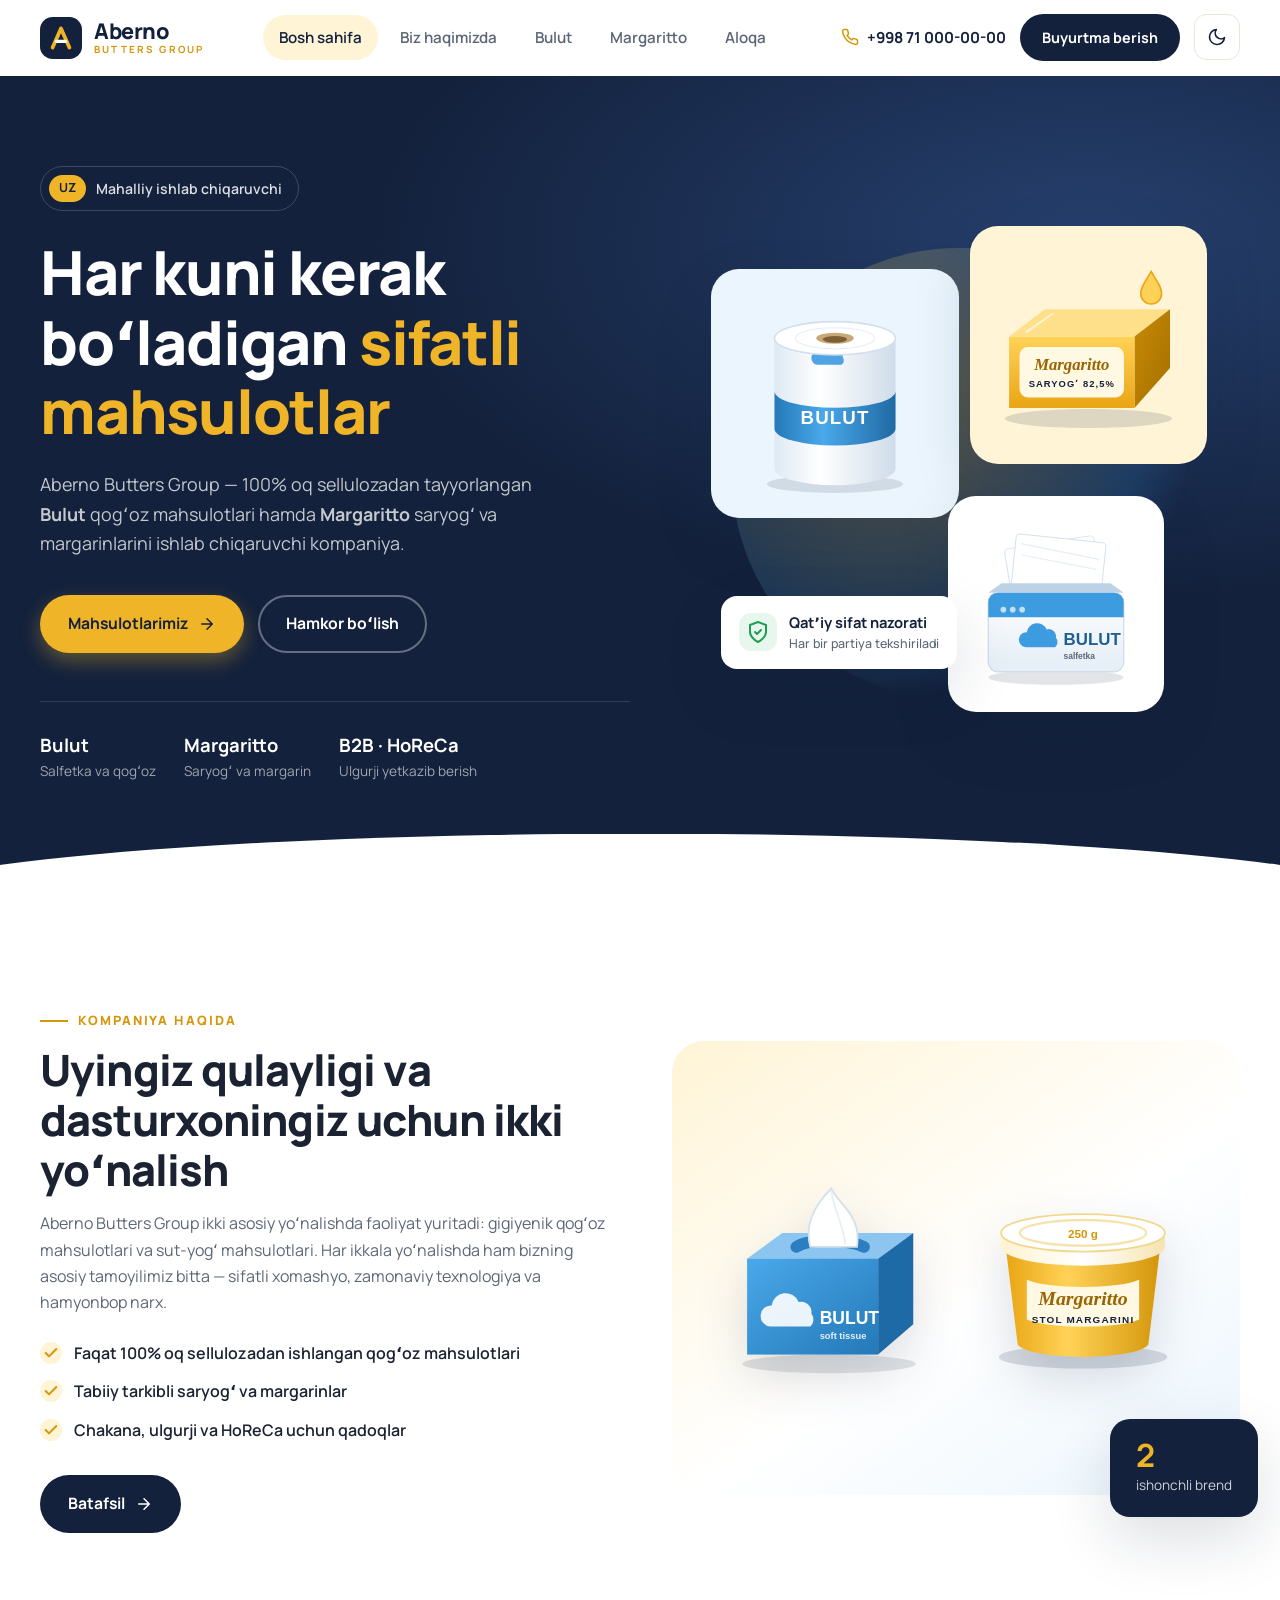
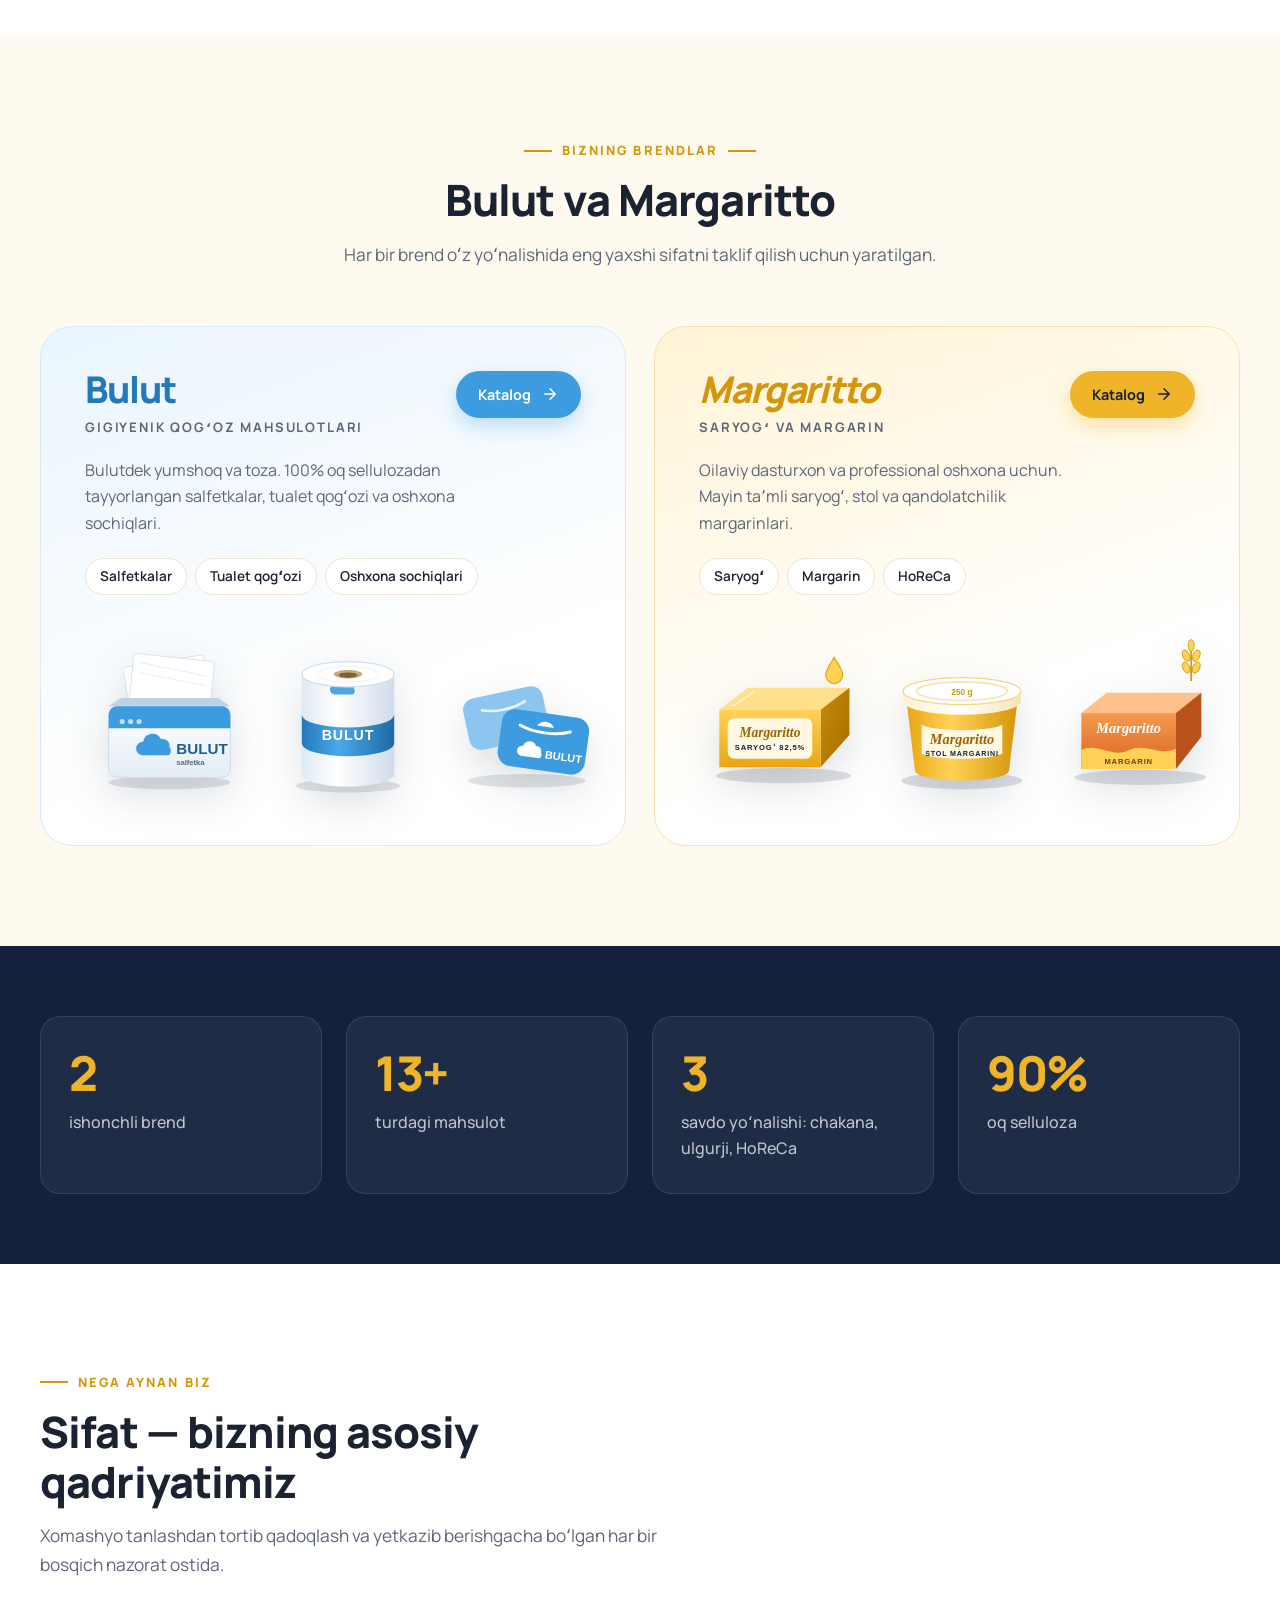
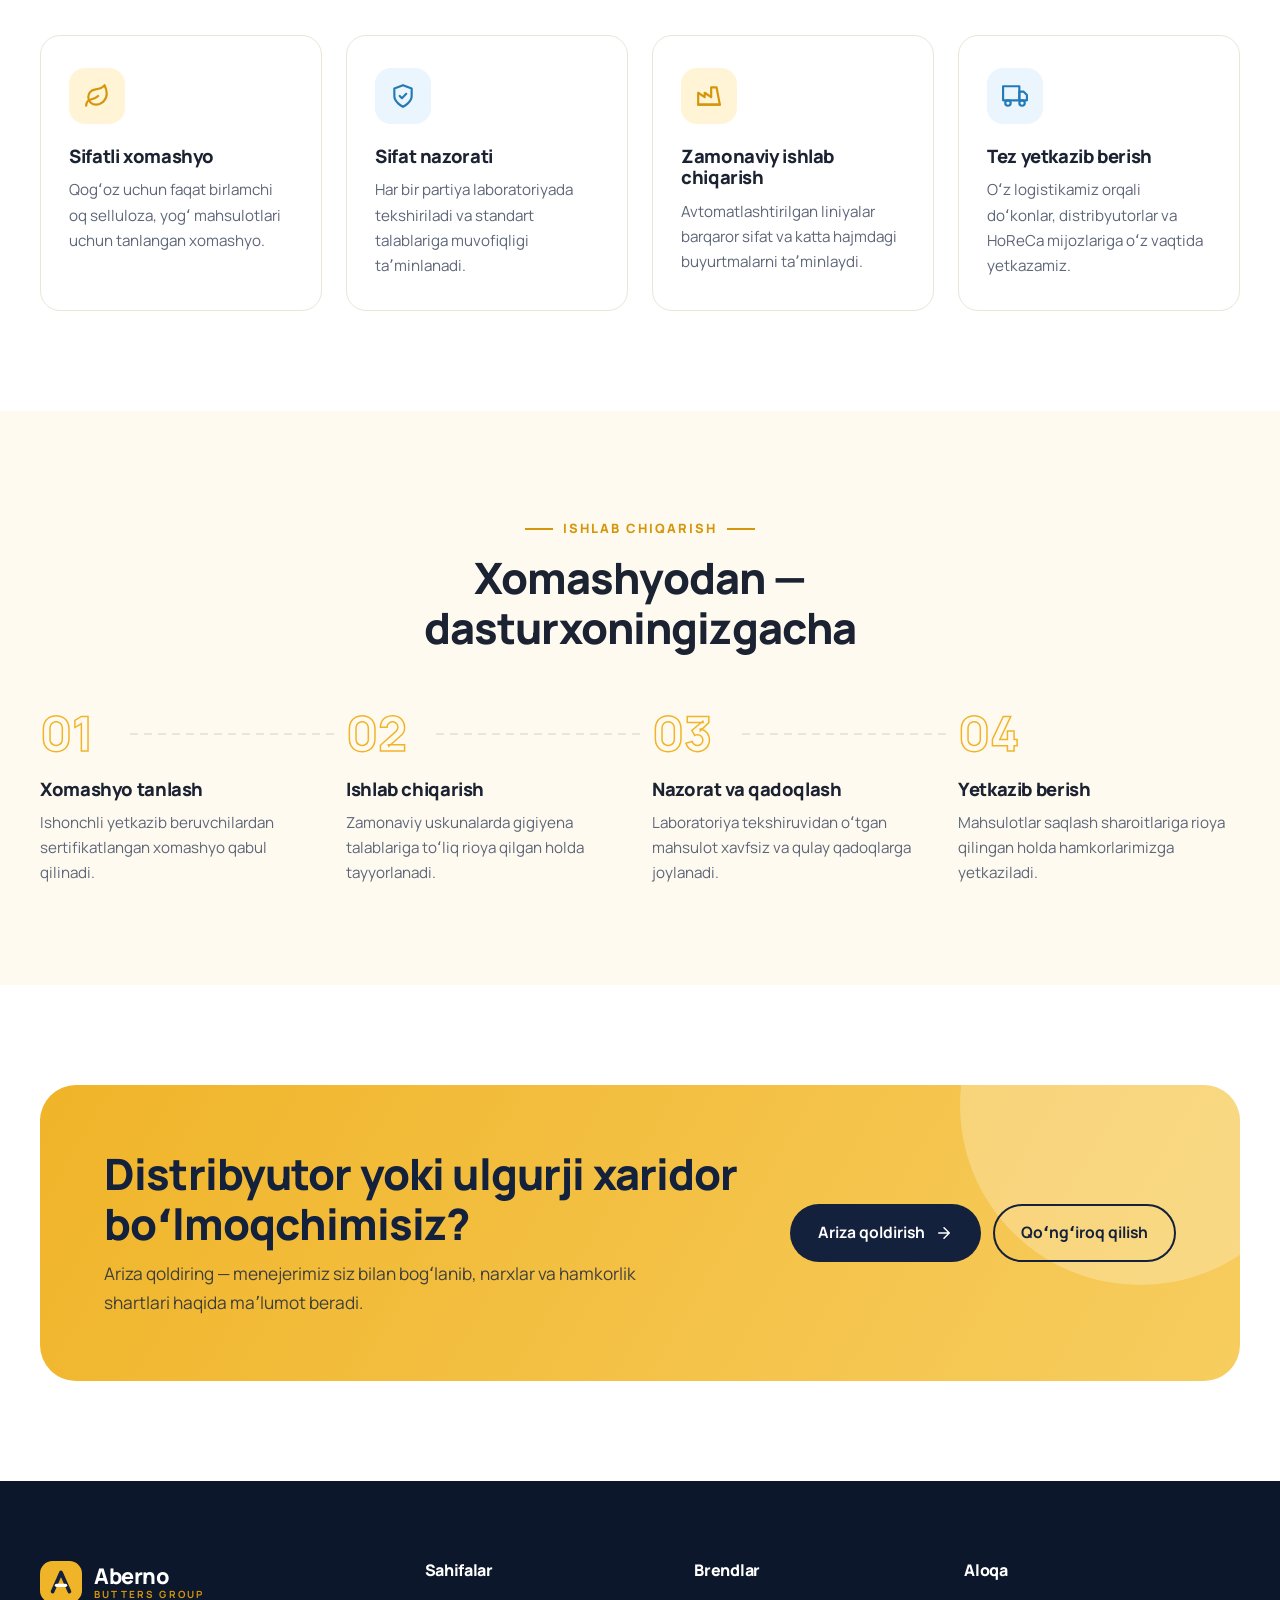
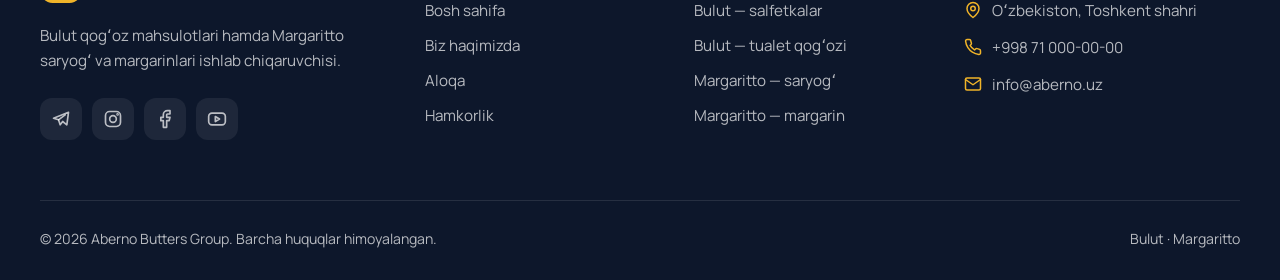
==== commit b45b38ee: "Yorugʻ/qorongʻu rejim almashtirgichi qoʻshildi" ====
--- a/index.html
+++ b/index.html
@@ -9,6 +9,14 @@
   <link rel="preconnect" href="https://fonts.googleapis.com">
   <link rel="preconnect" href="https://fonts.gstatic.com" crossorigin>
   <link href="https://fonts.googleapis.com/css2?family=Manrope:wght@400;500;600;700;800&display=swap" rel="stylesheet">
+  <script>
+    (function () {
+      var t = null;
+      try { t = localStorage.getItem('theme'); } catch (e) {}
+      if (t !== 'light' && t !== 'dark') t = window.matchMedia('(prefers-color-scheme: dark)').matches ? 'dark' : 'light';
+      document.documentElement.setAttribute('data-theme', t);
+    })();
+  </script>
   <link rel="stylesheet" href="css/style.css">
 </head>
 <body>
@@ -34,6 +42,10 @@
           +998 71 000-00-00
         </a>
         <a href="contact.html#form" class="btn btn--navy btn--sm">Buyurtma berish</a>
+        <button class="theme-toggle" type="button" aria-label="Qorongʻu rejimga oʻtish" aria-pressed="false" title="Qorongʻu rejimga oʻtish">
+          <svg class="icon icon-moon" viewBox="0 0 24 24"><path d="M21 12.79A9 9 0 1 1 11.21 3 7 7 0 0 0 21 12.79z"/></svg>
+          <svg class="icon icon-sun" viewBox="0 0 24 24"><circle cx="12" cy="12" r="4"/><path d="M12 2v2M12 20v2M4.93 4.93l1.41 1.41M17.66 17.66l1.41 1.41M2 12h2M20 12h2M6.34 17.66l-1.41 1.41M19.07 4.93l-1.41 1.41"/></svg>
+        </button>
         <button class="burger" type="button" aria-label="Menyuni ochish" aria-expanded="false"><span></span><span></span><span></span></button>
       </div>
     </div>
--- a/css/style.css
+++ b/css/style.css
@@ -18,13 +18,53 @@
   --muted: #5d6678;
   --line: #ebe5d8;
 
+  --surface: #ffffff;
+  --heading: #13213c;
+  --header-bg: rgba(255, 255, 255, .92);
+  --btn-navy: #13213c;
+  --footer-bg: #0d172b;
+  --success-bg: #e7f7ee;
+  --success-ink: #17703d;
+
   --radius: 20px;
   --radius-sm: 12px;
   --shadow: 0 12px 32px rgba(19, 33, 60, .08);
   --shadow-lg: 0 24px 60px rgba(19, 33, 60, .14);
   --max: 1200px;
   --header-h: 76px;
-}
+  color-scheme: light;
+}
+
+/* ---------- Qorongʻu rejim ---------- */
+:root[data-theme="dark"] {
+  --gold-d: #f5c24a;
+  --butter: rgba(240, 180, 41, .14);
+  --sky-d: #6bb8ef;
+  --sky-l: rgba(61, 155, 224, .16);
+  --cream: #111b2e;
+  --bg: #0b1322;
+  --surface: #16213a;
+  --ink: #e4e8f1;
+  --muted: #9aa5ba;
+  --line: #26334f;
+  --heading: #f4f6fb;
+  --header-bg: rgba(11, 19, 34, .88);
+  --btn-navy: #263b63;
+  --footer-bg: #070d18;
+  --success-bg: rgba(31, 157, 85, .16);
+  --success-ink: #6fdc9d;
+  --shadow: 0 12px 32px rgba(0, 0, 0, .35);
+  --shadow-lg: 0 24px 60px rgba(0, 0, 0, .5);
+  color-scheme: dark;
+}
+:root[data-theme="dark"] .brand-card--bulut,
+:root[data-theme="dark"] .brand-card--margaritto { border-color: var(--line); }
+:root[data-theme="dark"] .section--navy { background: #101c33; }
+:root[data-theme="dark"] .btn--navy:hover { background: #30497a; }
+:root[data-theme="dark"] .page-hero--margaritto .btn--navy,
+:root[data-theme="dark"] .cta .btn--navy { background: var(--navy); }
+:root[data-theme="dark"] .product-card__img img,
+:root[data-theme="dark"] .visual-card img { filter: drop-shadow(0 16px 20px rgba(0, 0, 0, .35)); }
 
 *,
 *::before,
@@ -40,6 +80,7 @@
   font-size: 16px;
   -webkit-font-smoothing: antialiased;
   overflow-x: hidden;
+  transition: background-color .3s, color .3s;
 }
 
 img, svg { max-width: 100%; display: block; }
@@ -78,7 +119,7 @@
 
 .btn--gold { background: var(--gold); color: var(--navy); box-shadow: 0 8px 20px rgba(240, 180, 41, .35); }
 .btn--gold:hover { background: #f5c24a; }
-.btn--navy { background: var(--navy); color: #fff; }
+.btn--navy { background: var(--btn-navy); color: #fff; }
 .btn--navy:hover { background: var(--navy-2); }
 .btn--sky { background: var(--sky); color: #fff; box-shadow: 0 8px 20px rgba(61, 155, 224, .3); }
 .btn--sky:hover { background: var(--sky-d); }
@@ -92,7 +133,7 @@
 .site-header {
   position: sticky; top: 0; z-index: 100;
   height: var(--header-h);
-  background: rgba(255, 255, 255, .92);
+  background: var(--header-bg);
   backdrop-filter: saturate(180%) blur(12px);
   -webkit-backdrop-filter: saturate(180%) blur(12px);
   border-bottom: 1px solid transparent;
@@ -104,7 +145,7 @@
 .logo { display: flex; align-items: center; gap: 12px; }
 .logo svg { width: 42px; height: 42px; }
 .logo__text { display: flex; flex-direction: column; line-height: 1; }
-.logo__name { font-weight: 800; font-size: 1.35rem; letter-spacing: -.02em; color: var(--navy); }
+.logo__name { font-weight: 800; font-size: 1.35rem; letter-spacing: -.02em; color: var(--heading); }
 .logo__sub { font-size: .62rem; font-weight: 700; letter-spacing: .22em; color: var(--gold-d); margin-top: 4px; }
 
 .nav { display: flex; align-items: center; gap: 6px; }
@@ -116,24 +157,39 @@
   border-radius: 999px;
   transition: color .2s, background .2s;
 }
-.nav__link:hover { color: var(--navy); background: var(--cream); }
-.nav__link.is-active { color: var(--navy); background: var(--butter); }
+.nav__link:hover { color: var(--heading); background: var(--cream); }
+.nav__link.is-active { color: var(--heading); background: var(--butter); }
 .nav__cta { display: none; }
 
 .header-actions { display: flex; align-items: center; gap: 14px; }
-.header-phone { display: flex; align-items: center; gap: 8px; font-weight: 700; font-size: .95rem; color: var(--navy); }
+.header-phone { display: flex; align-items: center; gap: 8px; font-weight: 700; font-size: .95rem; color: var(--heading); }
 .header-phone .icon { width: 18px; height: 18px; color: var(--gold-d); }
+
+.theme-toggle {
+  width: 46px; height: 46px;
+  border: 1px solid var(--line); border-radius: 12px;
+  background: var(--surface); color: var(--heading);
+  display: grid; place-items: center;
+  cursor: pointer;
+  transition: border-color .2s, color .2s, transform .2s;
+}
+.theme-toggle:hover { border-color: var(--gold); color: var(--gold-d); }
+.theme-toggle:active { transform: scale(.94); }
+.theme-toggle .icon { width: 20px; height: 20px; }
+.theme-toggle .icon-sun { display: none; }
+:root[data-theme="dark"] .theme-toggle .icon-sun { display: block; }
+:root[data-theme="dark"] .theme-toggle .icon-moon { display: none; }
 
 .burger {
   display: none;
   width: 46px; height: 46px;
   border: 1px solid var(--line); border-radius: 12px;
-  background: #fff; cursor: pointer;
+  background: var(--surface); cursor: pointer;
   position: relative;
 }
 .burger span {
   position: absolute; left: 12px; right: 12px; height: 2px;
-  background: var(--navy); border-radius: 2px;
+  background: var(--heading); border-radius: 2px;
   transition: transform .3s, opacity .3s, top .3s;
 }
 .burger span:nth-child(1) { top: 15px; }
@@ -182,7 +238,7 @@
 }
 .hero__item {
   position: absolute;
-  background: #fff;
+  background: var(--surface);
   border-radius: 28px;
   box-shadow: var(--shadow-lg);
   padding: 14px;
@@ -191,10 +247,10 @@
 .hero__item img { width: 100%; height: 100%; }
 .hero__item--1 { width: 46%; left: 4%; top: 12%; background: var(--sky-l); }
 .hero__item--2 { width: 44%; right: 4%; top: 4%; background: var(--butter); animation-delay: -2s; }
-.hero__item--3 { width: 40%; right: 12%; bottom: 6%; background: #fff; animation-delay: -4s; }
+.hero__item--3 { width: 40%; right: 12%; bottom: 6%; background: var(--surface); animation-delay: -4s; }
 .hero__tag {
   position: absolute; left: 6%; bottom: 14%;
-  background: #fff; color: var(--navy);
+  background: var(--surface); color: var(--heading);
   border-radius: 16px; padding: 14px 18px;
   box-shadow: var(--shadow-lg);
   display: flex; align-items: center; gap: 12px;
@@ -270,7 +326,7 @@
 .visual-card {
   position: relative;
   border-radius: 32px;
-  background: linear-gradient(145deg, var(--butter), #fff 55%, var(--sky-l));
+  background: linear-gradient(145deg, var(--butter), var(--surface) 55%, var(--sky-l));
   aspect-ratio: 5 / 4;
   display: grid; grid-template-columns: 1fr 1fr; gap: 20px;
   padding: 40px;
@@ -298,15 +354,15 @@
   transition: transform .35s, box-shadow .35s;
 }
 .brand-card:hover { transform: translateY(-6px); box-shadow: var(--shadow-lg); }
-.brand-card--bulut { background: linear-gradient(160deg, var(--sky-l), #fff 70%); border: 1px solid #d6eaf9; }
-.brand-card--margaritto { background: linear-gradient(160deg, var(--butter), #fff 70%); border: 1px solid #f6e3b0; }
+.brand-card--bulut { background: linear-gradient(160deg, var(--sky-l), var(--surface) 70%); border: 1px solid #d6eaf9; }
+.brand-card--margaritto { background: linear-gradient(160deg, var(--butter), var(--surface) 70%); border: 1px solid #f6e3b0; }
 .brand-card__logo { font-size: 2.3rem; font-weight: 800; letter-spacing: -.03em; line-height: 1; }
 .brand-card--bulut .brand-card__logo { color: var(--sky-d); }
 .brand-card--margaritto .brand-card__logo { color: var(--gold-d); font-style: italic; }
 .brand-card__cat { font-size: .82rem; font-weight: 700; text-transform: uppercase; letter-spacing: .14em; color: var(--muted); margin-top: 10px; }
 .brand-card p { color: var(--muted); margin: 18px 0 22px; max-width: 380px; }
 .brand-card__tags { display: flex; flex-wrap: wrap; gap: 8px; }
-.brand-card__tags span { background: #fff; border: 1px solid var(--line); border-radius: 999px; padding: 6px 14px; font-size: .85rem; font-weight: 600; }
+.brand-card__tags span { background: var(--surface); border: 1px solid var(--line); border-radius: 999px; padding: 6px 14px; font-size: .85rem; font-weight: 600; }
 .brand-card__imgs { display: flex; align-items: flex-end; gap: 10px; margin-top: auto; padding-top: 30px; }
 .brand-card__imgs img { width: 34%; filter: drop-shadow(0 16px 20px rgba(19, 33, 60, .14)); transition: transform .4s; }
 .brand-card:hover .brand-card__imgs img:nth-child(1) { transform: translateY(-6px) rotate(-3deg); }
@@ -325,7 +381,7 @@
 .feature {
   padding: 32px 28px;
   border-radius: var(--radius);
-  background: #fff;
+  background: var(--surface);
   border: 1px solid var(--line);
   transition: transform .3s, box-shadow .3s, border-color .3s;
 }
@@ -383,7 +439,7 @@
 
 /* ---------- Qadriyatlar / timeline ---------- */
 .values { display: grid; grid-template-columns: repeat(3, 1fr); gap: 24px; }
-.value { padding: 36px; border-radius: var(--radius); background: #fff; box-shadow: var(--shadow); }
+.value { padding: 36px; border-radius: var(--radius); background: var(--surface); box-shadow: var(--shadow); }
 .value__num { font-size: .85rem; font-weight: 800; color: var(--gold-d); letter-spacing: .1em; }
 .value h3 { margin: 10px 0 12px; }
 .value p { color: var(--muted); }
@@ -397,7 +453,7 @@
   width: 14px; height: 14px; border-radius: 50%;
   background: var(--gold); box-shadow: 0 0 0 5px var(--butter);
 }
-.timeline__year { font-weight: 800; font-size: 1.2rem; color: var(--navy); }
+.timeline__year { font-weight: 800; font-size: 1.2rem; color: var(--heading); }
 .timeline__body h3 { font-size: 1.15rem; margin-bottom: 8px; }
 .timeline__body p { color: var(--muted); }
 
@@ -407,21 +463,21 @@
   padding: 10px 20px;
   border-radius: 999px;
   border: 1px solid var(--line);
-  background: #fff;
+  background: var(--surface);
   font-weight: 700; font-size: .92rem;
   color: var(--muted);
   cursor: pointer;
   transition: all .2s;
 }
-.chip:hover { border-color: var(--navy); color: var(--navy); }
-.chip.is-active { background: var(--navy); border-color: var(--navy); color: #fff; }
+.chip:hover { border-color: var(--heading); color: var(--heading); }
+.chip.is-active { background: var(--heading); border-color: var(--heading); color: var(--bg); }
 .chip span { opacity: .6; margin-left: 4px; font-weight: 600; }
 
 .product-grid { display: grid; grid-template-columns: repeat(3, 1fr); gap: 28px; }
 .product-card {
   display: flex; flex-direction: column;
   border-radius: 24px;
-  background: #fff;
+  background: var(--surface);
   border: 1px solid var(--line);
   overflow: hidden;
   transition: transform .3s, box-shadow .3s, opacity .3s;
@@ -440,7 +496,7 @@
 .theme-margaritto .product-card__img { background: var(--butter); }
 .product-card__badge {
   position: absolute; left: 16px; top: 16px;
-  background: #fff; color: var(--navy);
+  background: var(--surface); color: var(--heading);
   font-size: .75rem; font-weight: 800; letter-spacing: .06em; text-transform: uppercase;
   padding: 6px 12px; border-radius: 999px;
 }
@@ -457,17 +513,17 @@
 .contact-card {
   display: flex; gap: 18px; align-items: flex-start;
   padding: 24px; border-radius: var(--radius);
-  background: #fff; border: 1px solid var(--line);
+  background: var(--surface); border: 1px solid var(--line);
 }
 .contact-card__icon { width: 50px; height: 50px; border-radius: 14px; display: grid; place-items: center; background: var(--butter); color: var(--gold-d); flex-shrink: 0; }
 .contact-card h3 { font-size: 1rem; margin-bottom: 4px; }
 .contact-card p, .contact-card a { color: var(--muted); display: block; }
-.contact-card a:hover { color: var(--navy); }
+.contact-card a:hover { color: var(--heading); }
 
 .form {
   padding: 44px;
   border-radius: 28px;
-  background: #fff;
+  background: var(--surface);
   box-shadow: var(--shadow-lg);
 }
 .form h2 { font-size: 1.8rem; }
@@ -485,7 +541,7 @@
   transition: border-color .2s, background .2s, box-shadow .2s;
 }
 .field textarea { resize: vertical; min-height: 130px; }
-.field input:focus, .field textarea:focus, .field select:focus { border-color: var(--gold); background: #fff; box-shadow: 0 0 0 4px rgba(240, 180, 41, .18); }
+.field input:focus, .field textarea:focus, .field select:focus { border-color: var(--gold); background: var(--surface); box-shadow: 0 0 0 4px rgba(240, 180, 41, .18); }
 .field.has-error input, .field.has-error textarea, .field.has-error select { border-color: #d64545; }
 .field__error { font-size: .82rem; color: #d64545; display: none; }
 .field.has-error .field__error { display: block; }
@@ -494,7 +550,7 @@
   display: none;
   margin-top: 18px; padding: 16px 18px;
   border-radius: 12px;
-  background: #e7f7ee; color: #17703d;
+  background: var(--success-bg); color: var(--success-ink);
   font-weight: 600;
 }
 .form__success.is-visible { display: block; }
@@ -518,7 +574,7 @@
 
 /* ---------- FAQ ---------- */
 .faq { max-width: 820px; margin-inline: auto; display: grid; gap: 14px; }
-.faq__item { border: 1px solid var(--line); border-radius: 16px; background: #fff; overflow: hidden; }
+.faq__item { border: 1px solid var(--line); border-radius: 16px; background: var(--surface); overflow: hidden; }
 .faq__q {
   width: 100%;
   display: flex; justify-content: space-between; align-items: center; gap: 16px;
@@ -532,7 +588,7 @@
 .faq__a p { padding: 0 24px 22px; color: var(--muted); }
 
 /* ---------- Footer ---------- */
-.site-footer { background: #0d172b; color: rgba(255, 255, 255, .7); padding: 80px 0 30px; }
+.site-footer { background: var(--footer-bg); color: rgba(255, 255, 255, .7); padding: 80px 0 30px; }
 .footer-grid { display: grid; grid-template-columns: 1.5fr 1fr 1fr 1.2fr; gap: 40px; }
 .site-footer .logo__name { color: #fff; }
 .footer-about { margin-top: 20px; max-width: 320px; font-size: .95rem; }
@@ -601,7 +657,7 @@
     position: fixed; top: var(--header-h); left: 0; right: 0;
     flex-direction: column; align-items: stretch; gap: 4px;
     padding: 16px;
-    background: #fff;
+    background: var(--surface);
     border-bottom: 1px solid var(--line);
     box-shadow: 0 20px 40px rgba(19, 33, 60, .12);
     transform: translateY(-12px); opacity: 0; visibility: hidden;
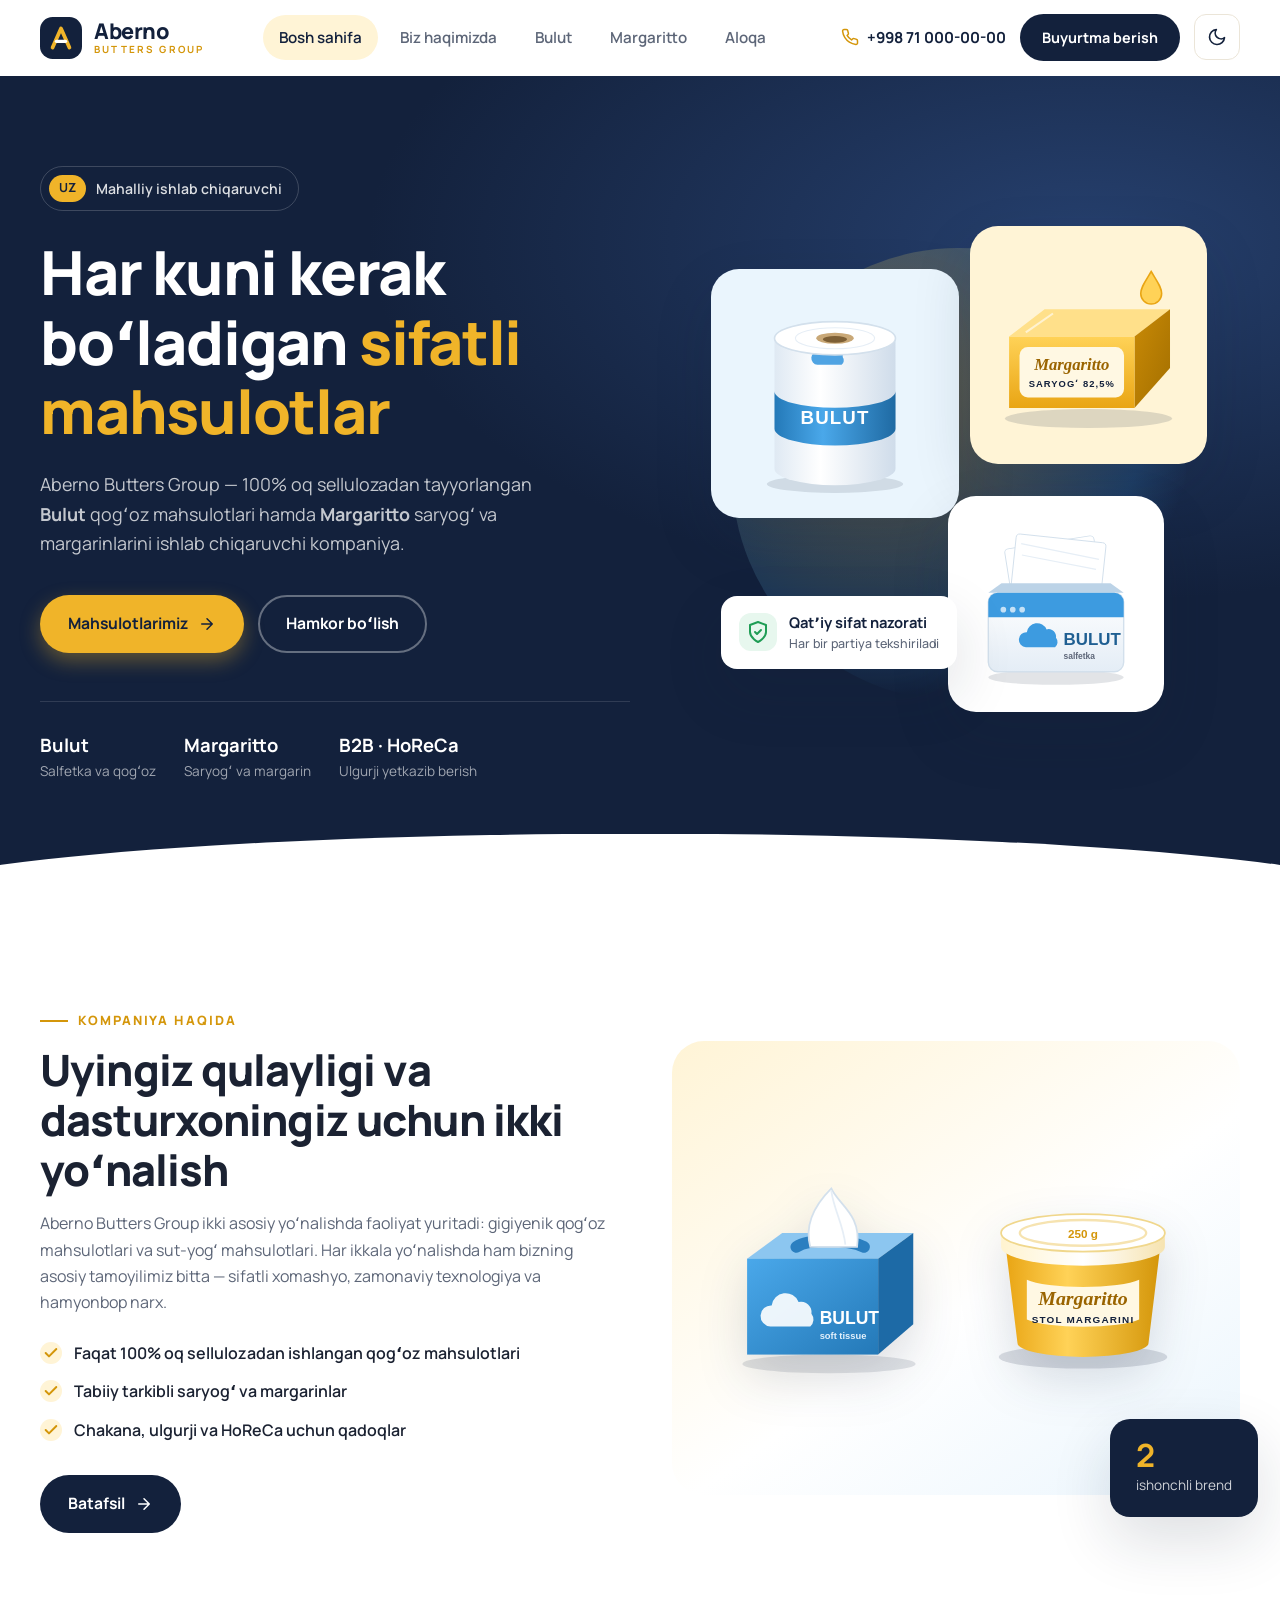
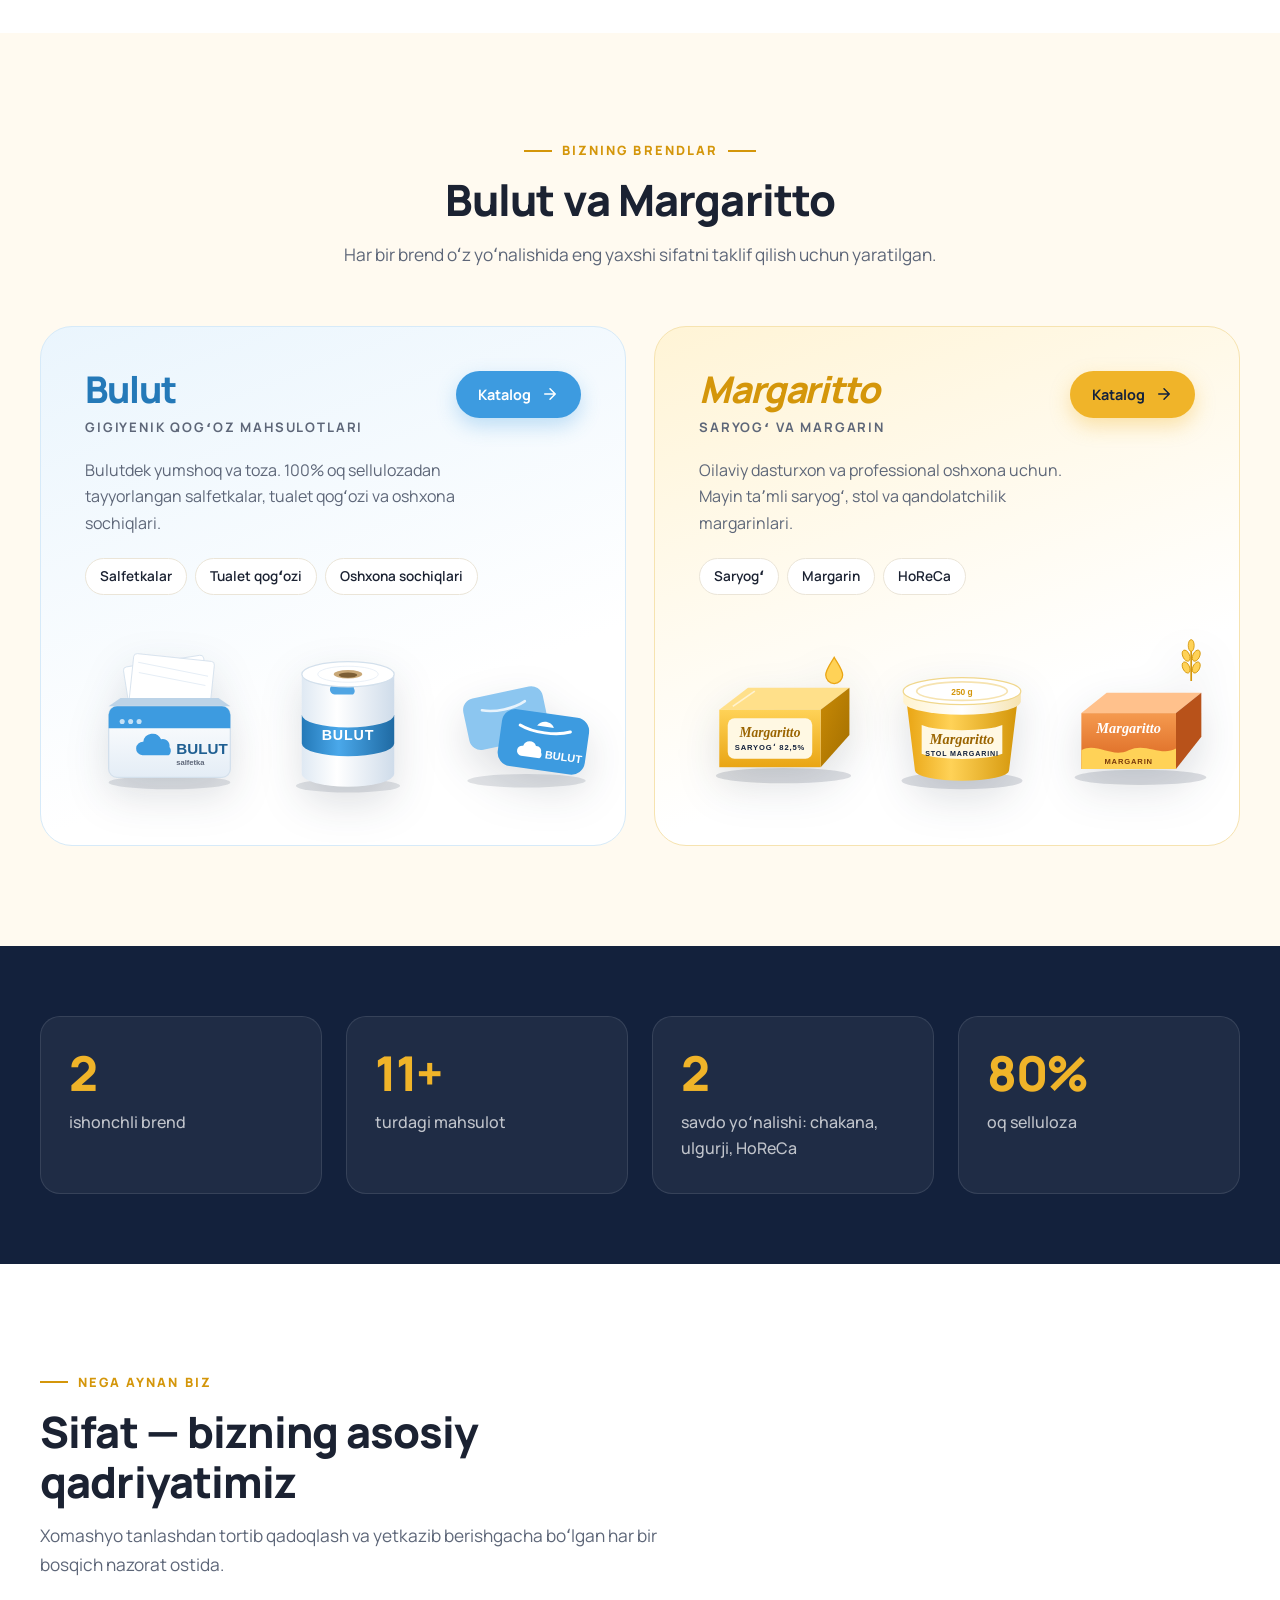
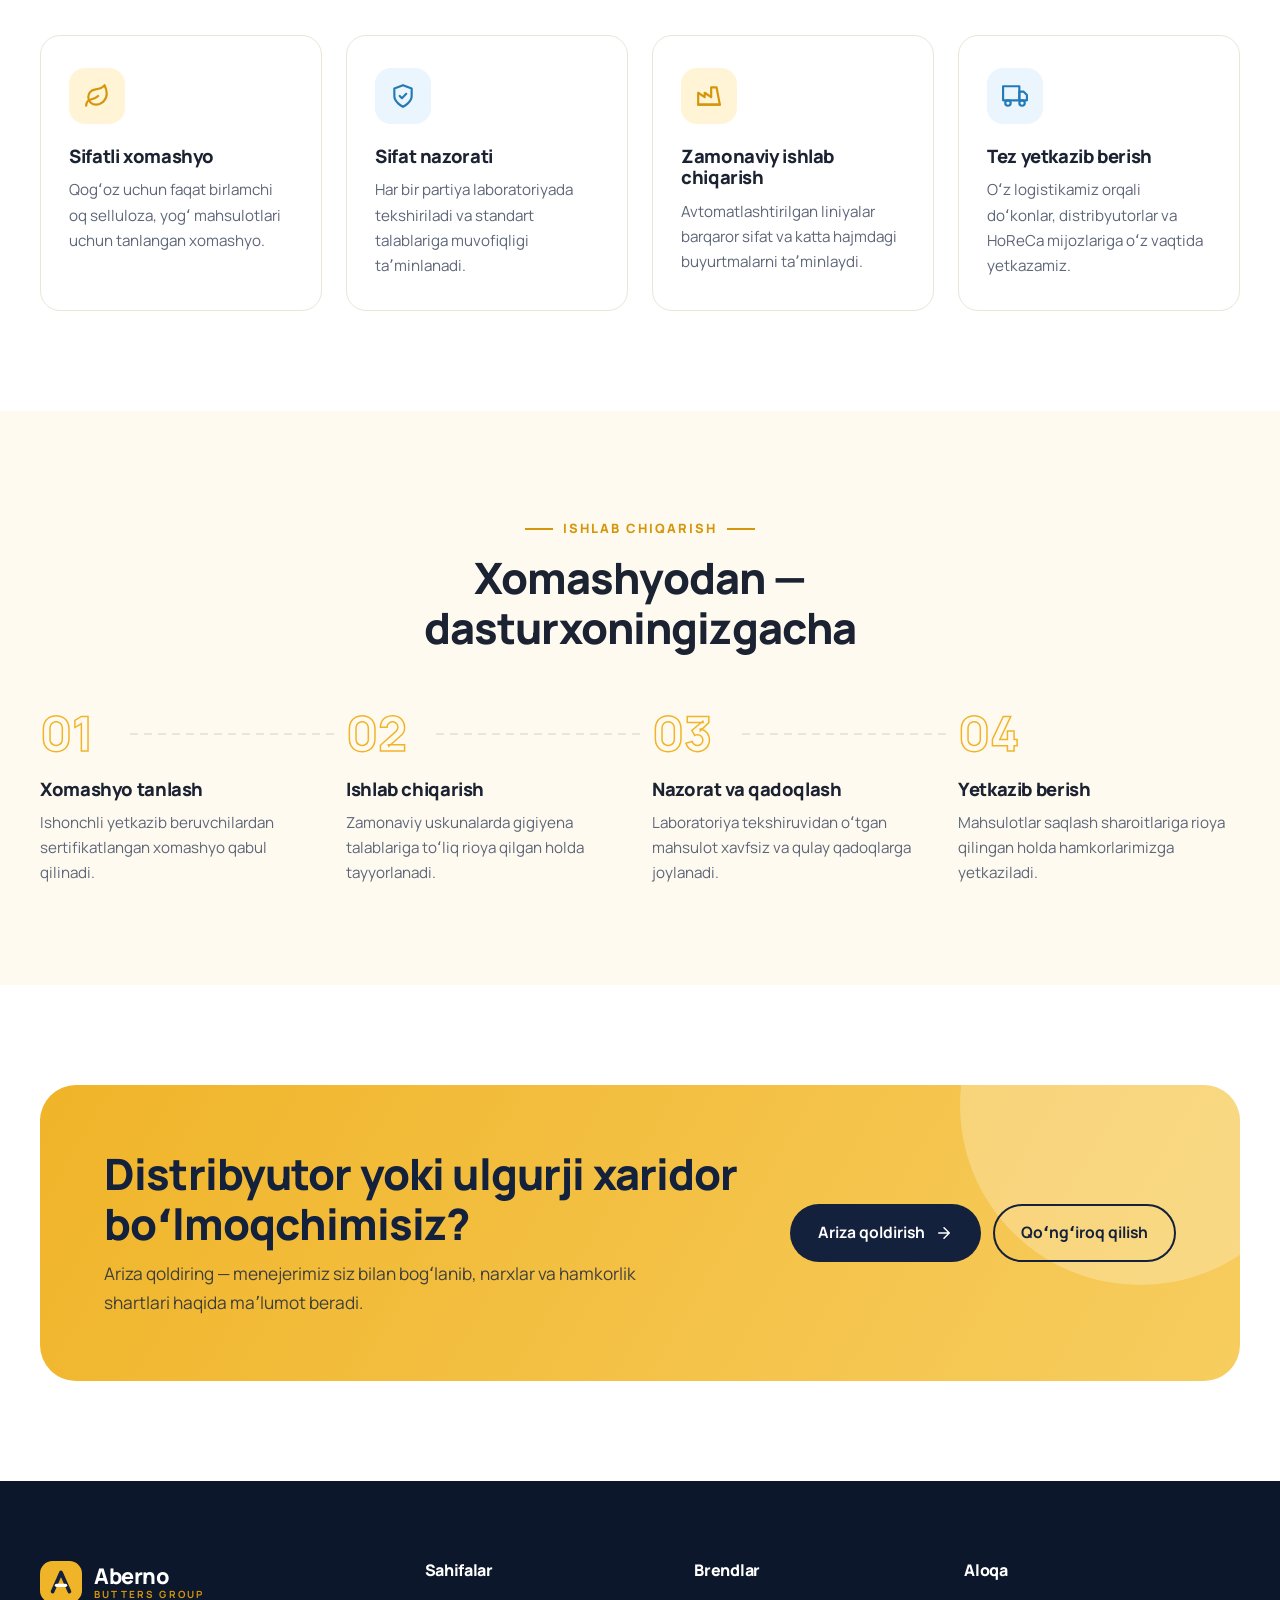
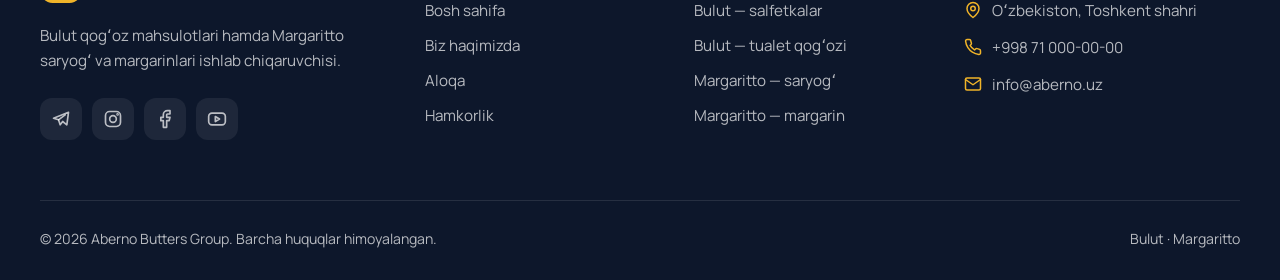
==== commit 3d7edf0b: "CSS/JS keshini yangilash uchun versiya qoʻshildi" ====
--- a/index.html
+++ b/index.html
@@ -17,7 +17,7 @@
       document.documentElement.setAttribute('data-theme', t);
     })();
   </script>
-  <link rel="stylesheet" href="css/style.css">
+  <link rel="stylesheet" href="css/style.css?v=2">
 </head>
 <body>
 
@@ -298,6 +298,6 @@
     <svg class="icon" viewBox="0 0 24 24"><path d="M12 19V5M5 12l7-7 7 7"/></svg>
   </button>
 
-  <script src="js/main.js"></script>
+  <script src="js/main.js?v=2"></script>
 </body>
 </html>
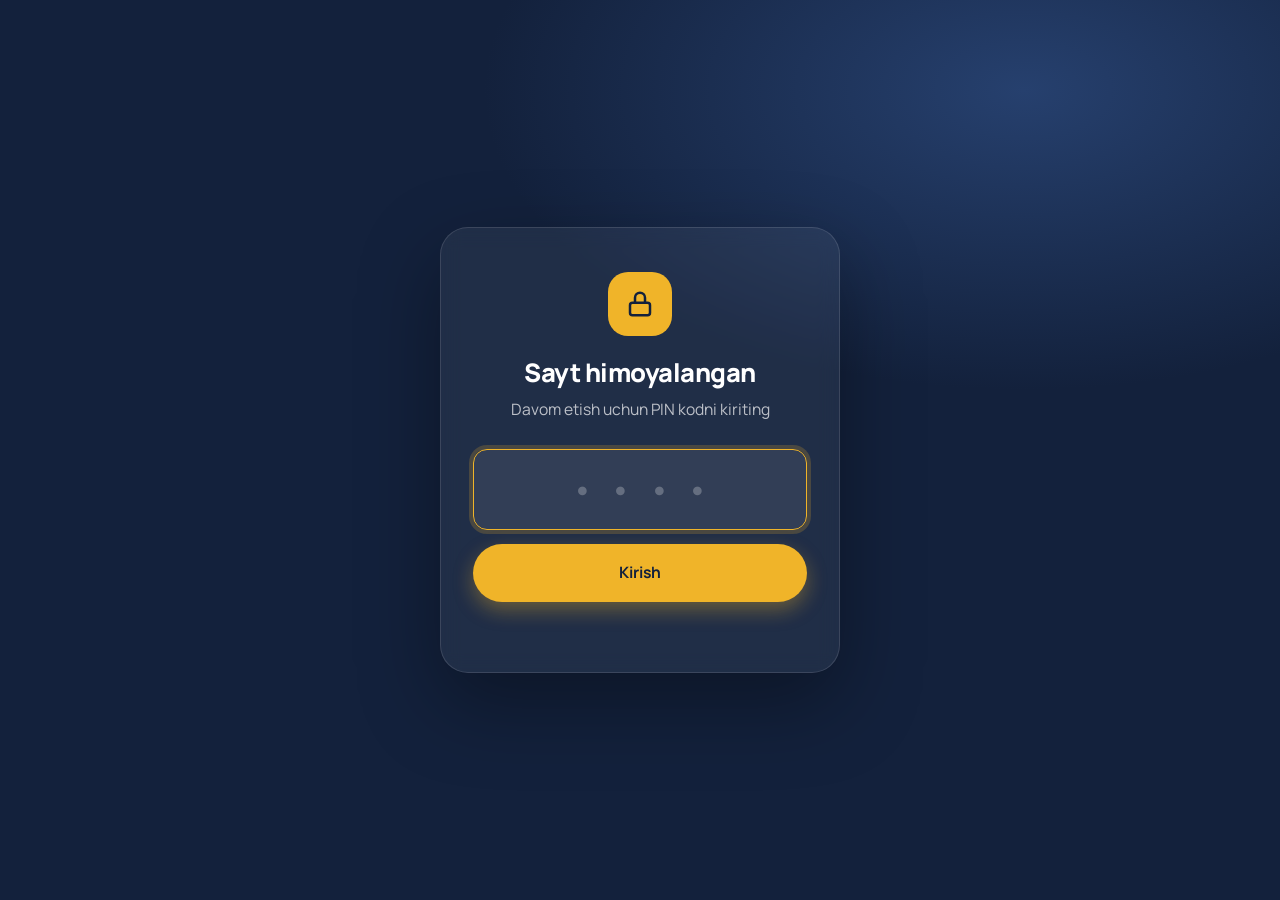
==== commit ae2ba617: "Saytga PIN kodli qulf qoʻshildi" ====
--- a/index.html
+++ b/index.html
@@ -5,6 +5,7 @@
   <meta name="viewport" content="width=device-width, initial-scale=1.0">
   <title>Aberno Butters Group — Bulut va Margaritto ishlab chiqaruvchisi</title>
   <meta name="description" content="Aberno Butters Group — Bulut brendi ostida oq sellulozali qogʻoz salfetka va gigiyenik mahsulotlar, Margaritto brendi ostida saryogʻ va margarin ishlab chiqaruvchi kompaniya.">
+  <meta name="robots" content="noindex, nofollow">
   <link rel="icon" href="img/favicon.svg" type="image/svg+xml">
   <link rel="preconnect" href="https://fonts.googleapis.com">
   <link rel="preconnect" href="https://fonts.gstatic.com" crossorigin>
@@ -15,9 +16,12 @@
       try { t = localStorage.getItem('theme'); } catch (e) {}
       if (t !== 'light' && t !== 'dark') t = window.matchMedia('(prefers-color-scheme: dark)').matches ? 'dark' : 'light';
       document.documentElement.setAttribute('data-theme', t);
+      var u = null;
+      try { u = sessionStorage.getItem('aberno-unlocked'); } catch (e) {}
+      if (u !== '1') document.documentElement.classList.add('is-locked');
     })();
   </script>
-  <link rel="stylesheet" href="css/style.css?v=2">
+  <link rel="stylesheet" href="css/style.css?v=3">
 </head>
 <body>
 
@@ -298,6 +302,6 @@
     <svg class="icon" viewBox="0 0 24 24"><path d="M12 19V5M5 12l7-7 7 7"/></svg>
   </button>
 
-  <script src="js/main.js?v=2"></script>
+  <script src="js/main.js?v=3"></script>
 </body>
 </html>
--- a/css/style.css
+++ b/css/style.css
@@ -627,6 +627,62 @@
 .to-top.is-visible { opacity: 1; visibility: visible; transform: none; }
 .to-top:hover { background: var(--gold); color: var(--navy); }
 
+/* ---------- PIN qulf ---------- */
+html.is-locked body > :not(.pin-gate) { display: none !important; }
+html.is-locked body { overflow: hidden; }
+
+.pin-gate {
+  position: fixed; inset: 0; z-index: 1000;
+  display: grid; place-items: center;
+  padding: 16px;
+  background: radial-gradient(900px 500px at 80% 10%, #26406e 0%, transparent 60%), var(--navy);
+  color: #fff;
+}
+.pin-gate__card {
+  width: min(400px, 100%);
+  text-align: center;
+  padding: 44px 32px 36px;
+  border-radius: 28px;
+  background: rgba(255, 255, 255, .06);
+  border: 1px solid rgba(255, 255, 255, .12);
+  box-shadow: 0 30px 80px rgba(0, 0, 0, .35);
+  -webkit-backdrop-filter: blur(10px);
+  backdrop-filter: blur(10px);
+}
+.pin-gate__lock {
+  width: 64px; height: 64px; margin: 0 auto 22px;
+  border-radius: 20px;
+  display: grid; place-items: center;
+  background: var(--gold); color: var(--navy);
+}
+.pin-gate__lock .icon { width: 30px; height: 30px; }
+.pin-gate h1 { font-size: 1.6rem; }
+.pin-gate p { margin: 10px 0 26px; color: rgba(255, 255, 255, .7); font-size: .98rem; }
+.pin-gate__input {
+  width: 100%;
+  padding: 16px;
+  border-radius: 14px;
+  border: 1.5px solid rgba(255, 255, 255, .2);
+  background: rgba(255, 255, 255, .08);
+  color: #fff;
+  font-size: 1.8rem; font-weight: 800;
+  letter-spacing: .6em; text-indent: .6em;
+  text-align: center;
+  outline: none;
+  transition: border-color .2s, box-shadow .2s;
+}
+.pin-gate__input::placeholder { color: rgba(255, 255, 255, .25); }
+.pin-gate__input:focus { border-color: var(--gold); box-shadow: 0 0 0 4px rgba(240, 180, 41, .2); }
+.pin-gate__btn { width: 100%; justify-content: center; margin-top: 14px; }
+.pin-gate__error { min-height: 1.4em; margin-top: 14px; font-size: .9rem; font-weight: 600; color: #ff8a8a; }
+.pin-gate.is-wrong .pin-gate__card { animation: shake .4s; }
+.pin-gate.is-wrong .pin-gate__input { border-color: #ff6b6b; }
+@keyframes shake {
+  0%, 100% { transform: translateX(0); }
+  20%, 60% { transform: translateX(-10px); }
+  40%, 80% { transform: translateX(10px); }
+}
+
 /* ---------- Animatsiya ---------- */
 .reveal { opacity: 0; transform: translateY(28px); transition: opacity .7s ease, transform .7s ease; }
 .reveal.is-visible { opacity: 1; transform: none; }
